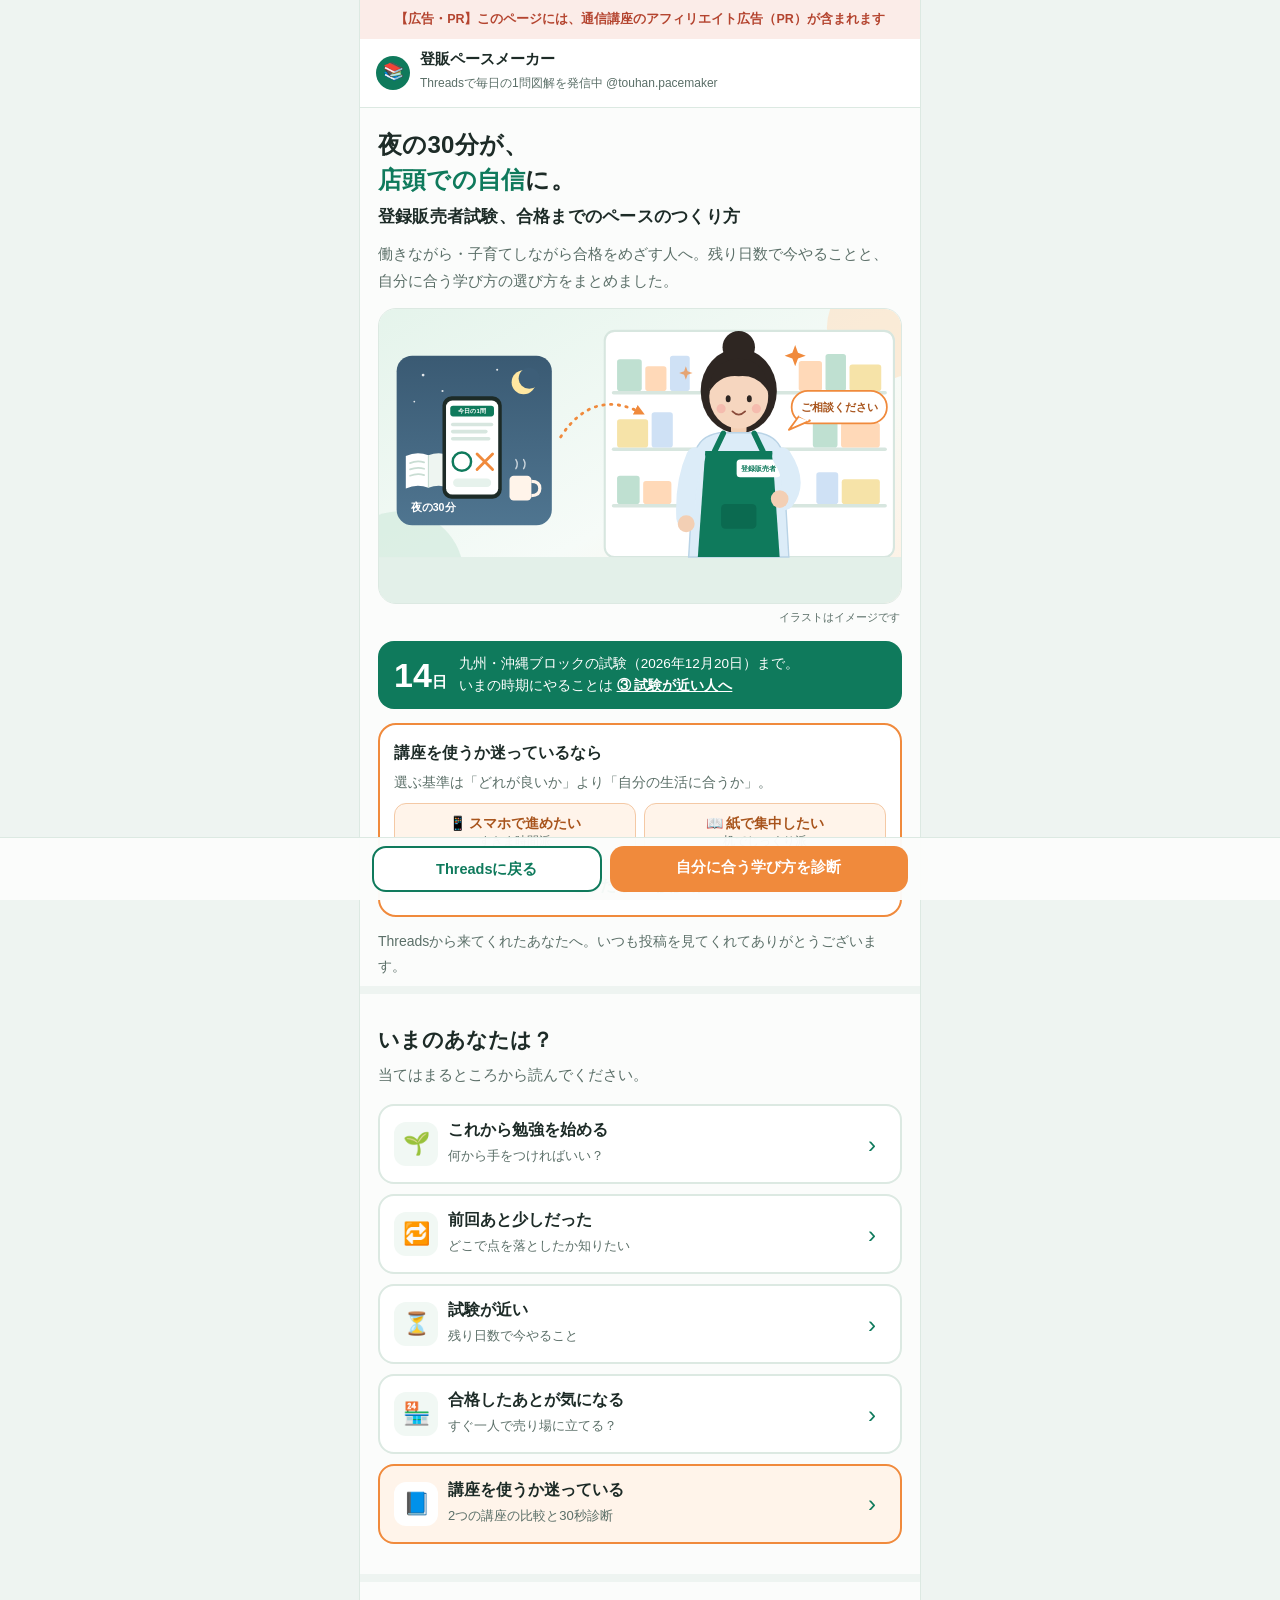
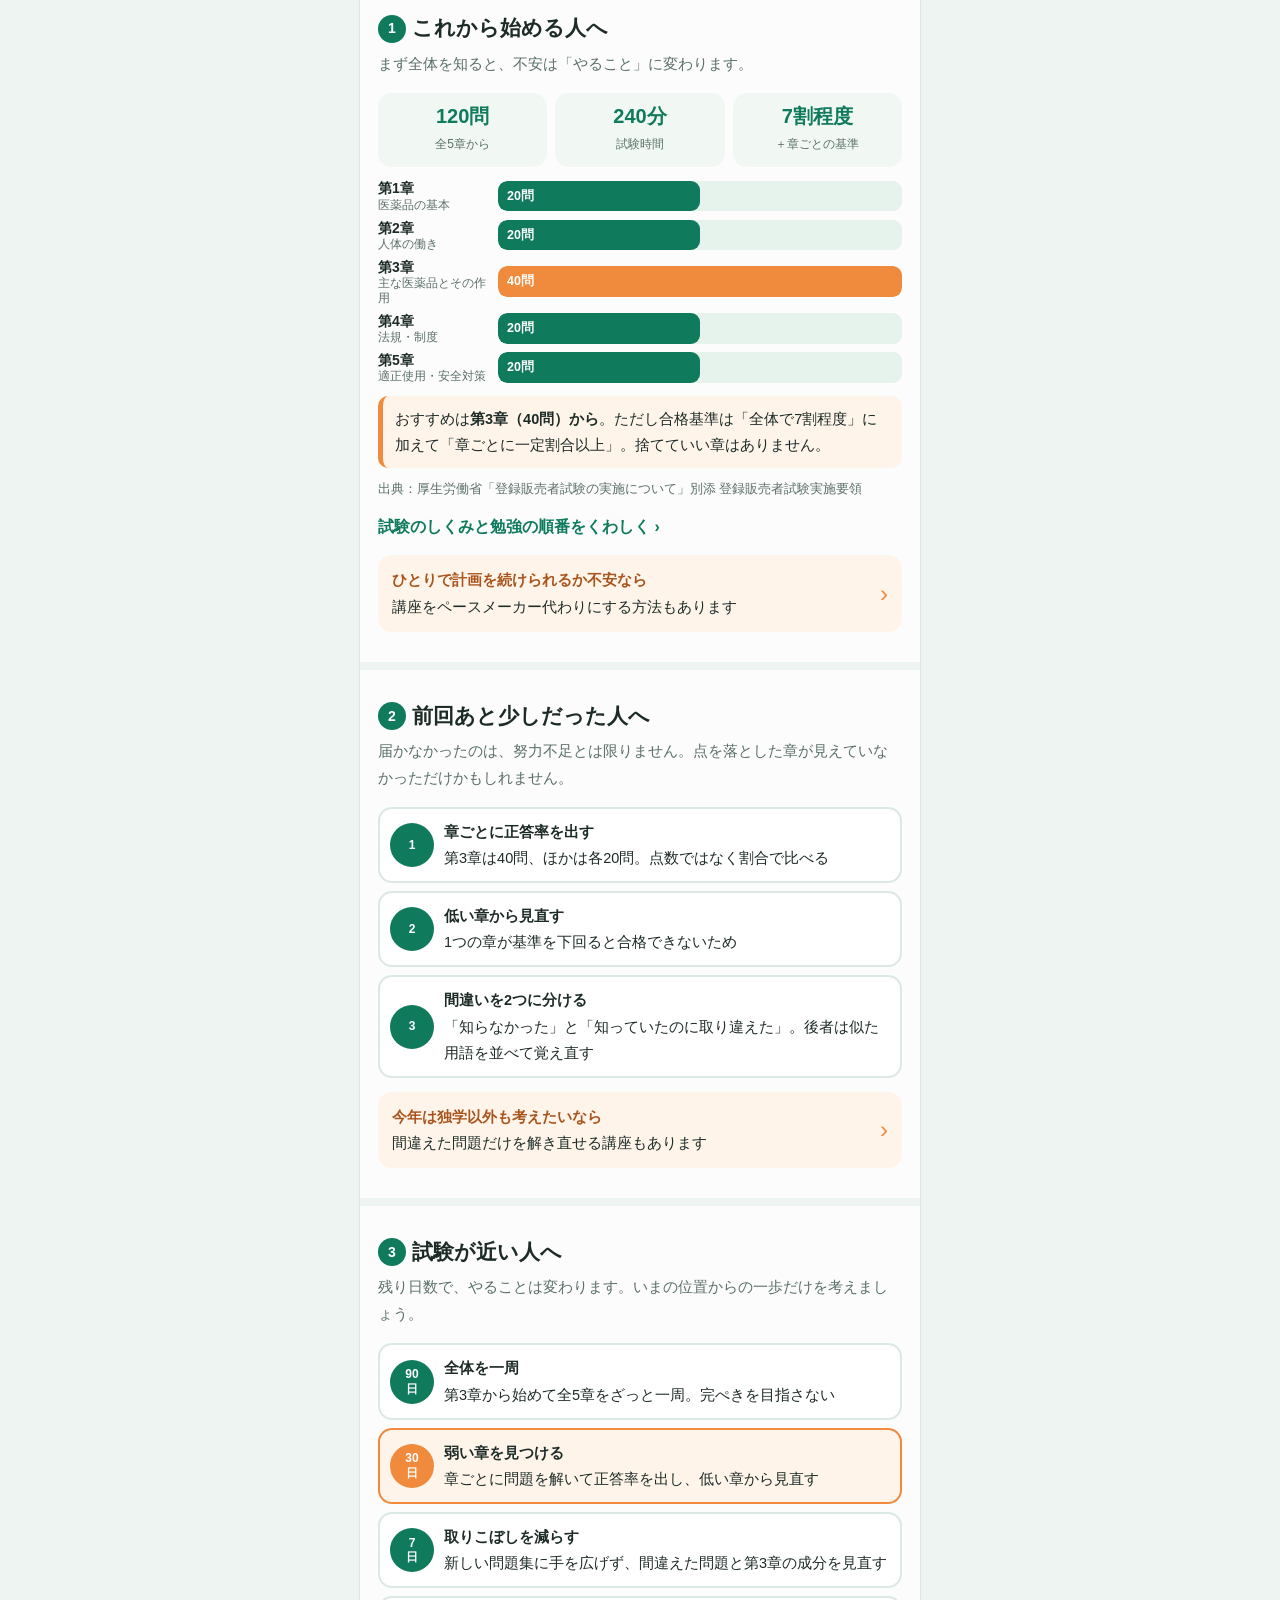
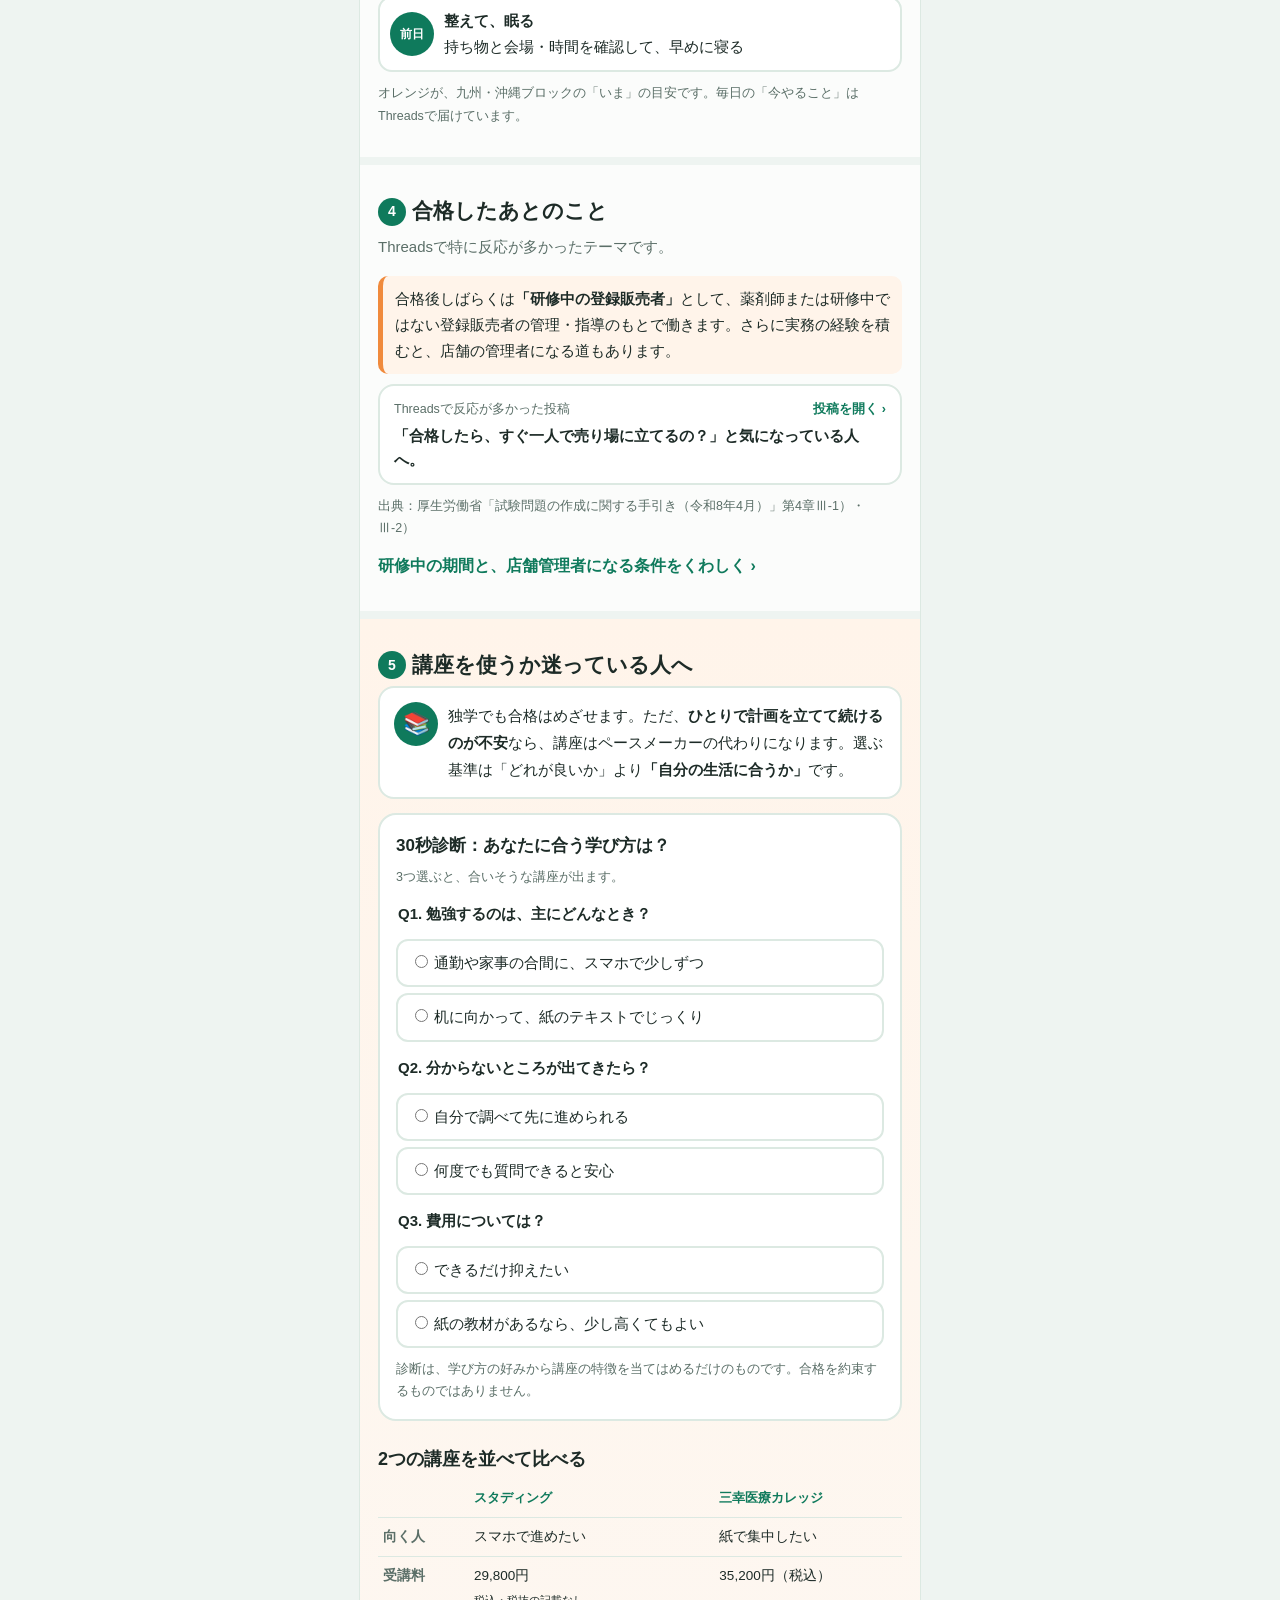
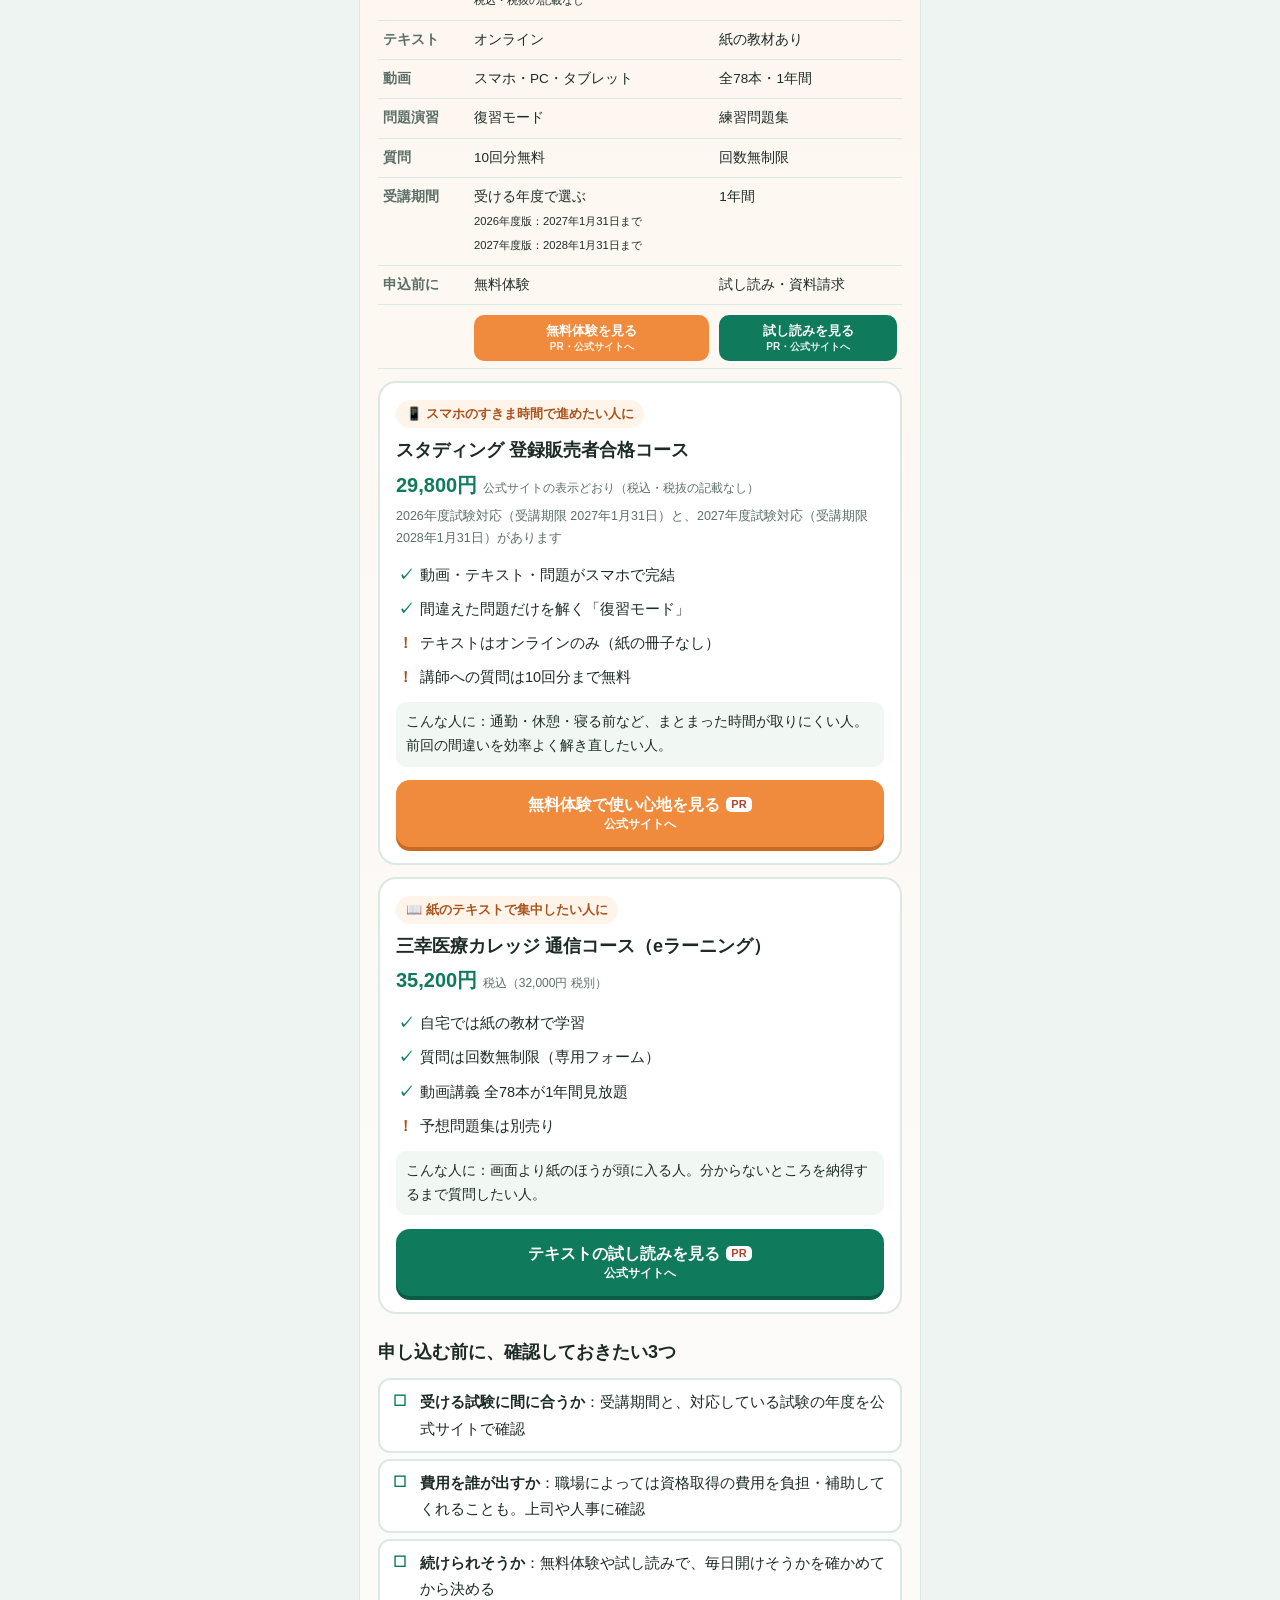
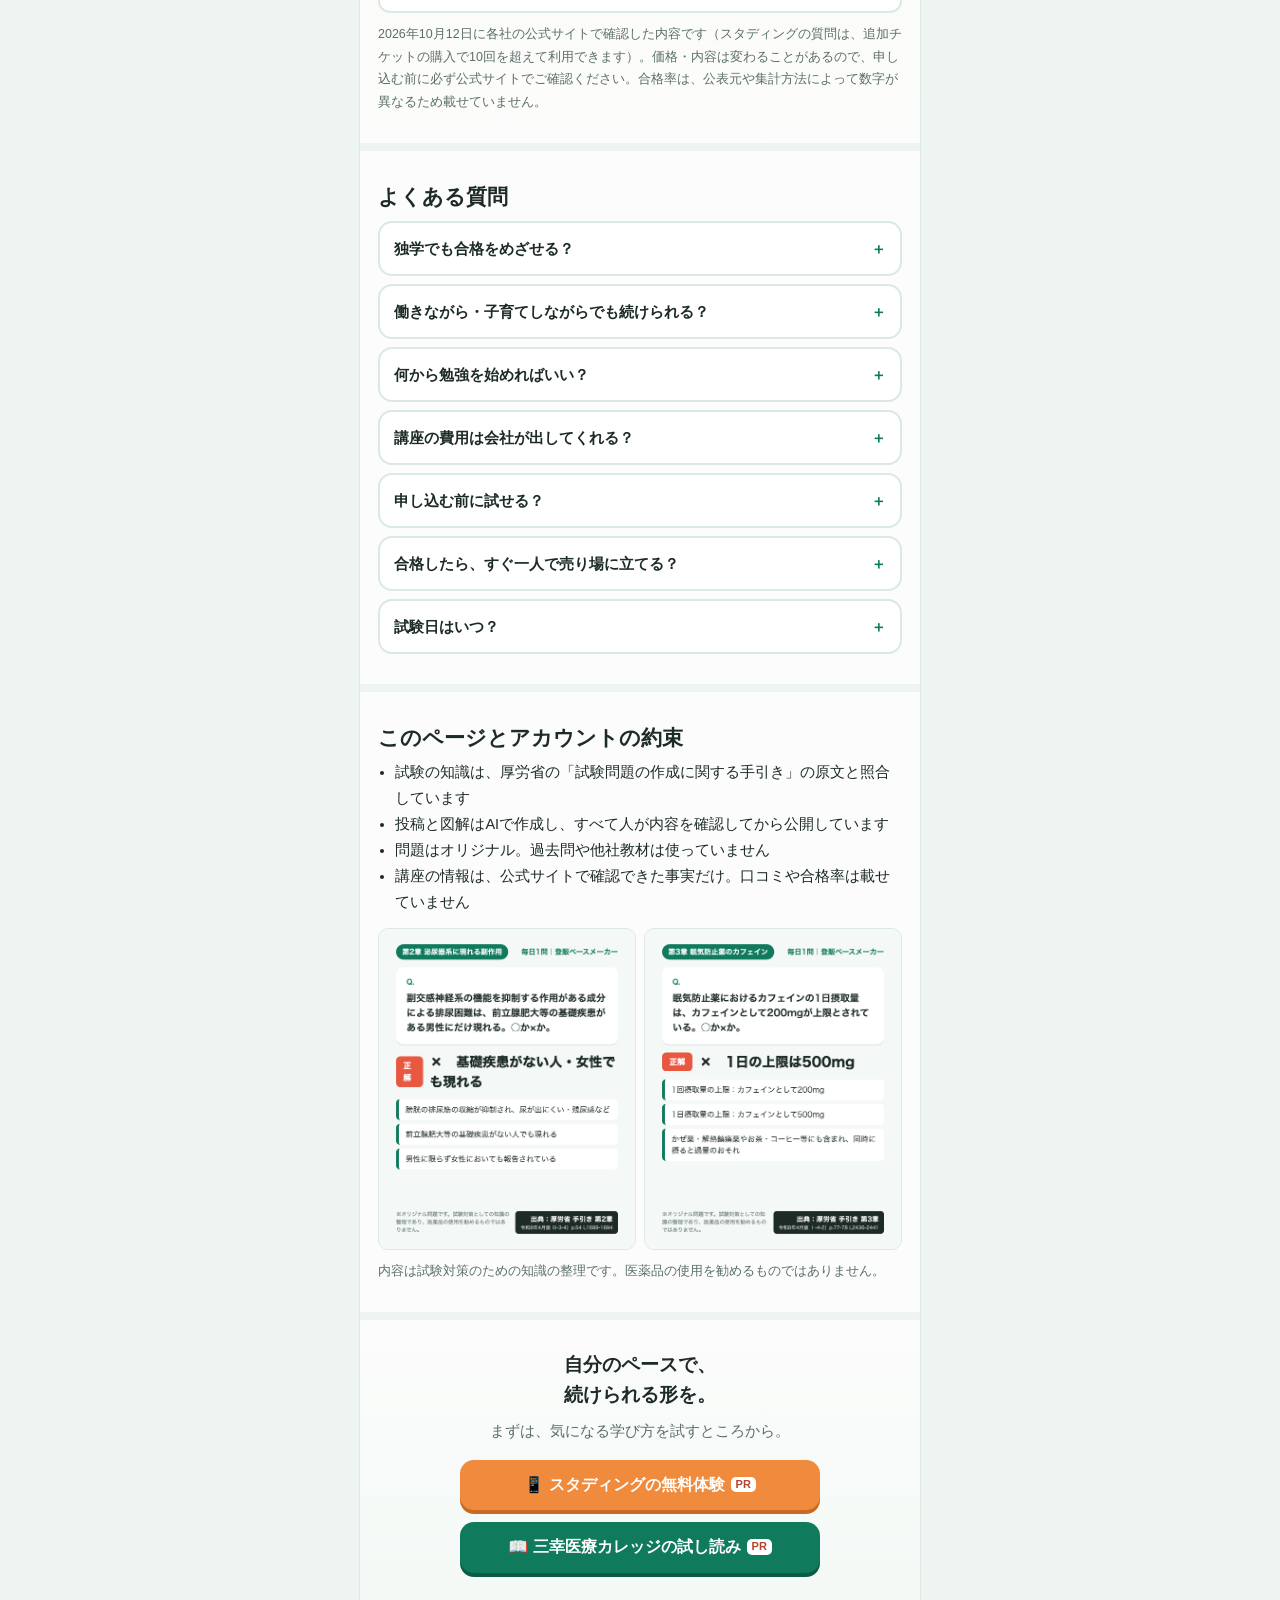
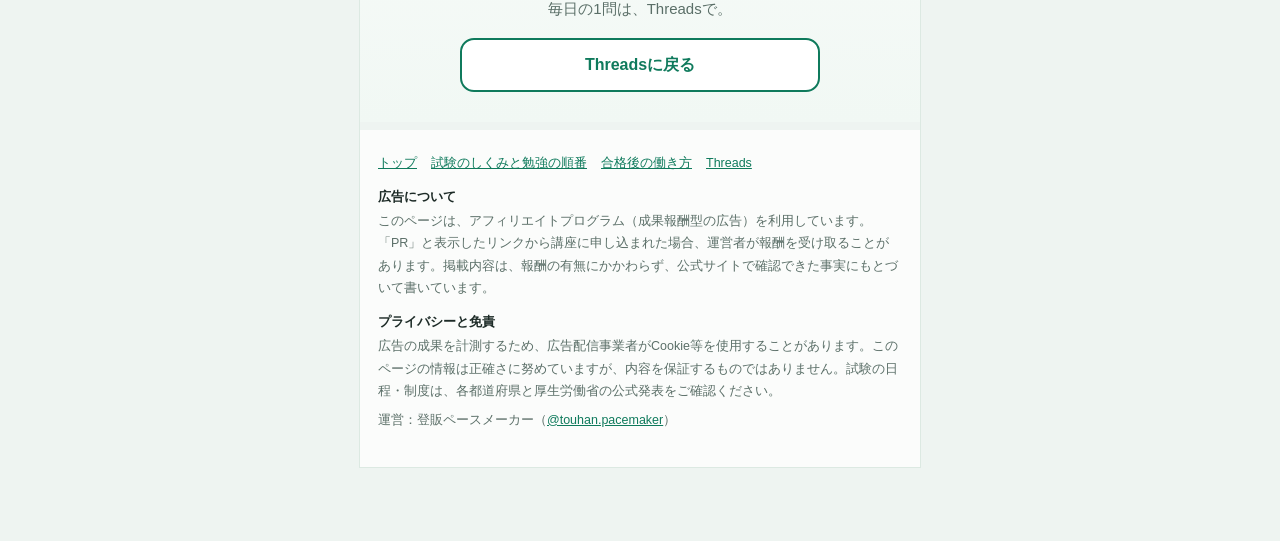
==== index.html @ e3284c6a "受け皿ページ初版を公開（下層ページ2つ、キービジュアル、SEO設定） Co-Authored-By: Claude Opus 5.5 <noreply@anthropic.com>" ====
<!doctype html>
<html lang="ja">
<head>
<meta charset="utf-8">
<meta name="viewport" content="width=device-width, initial-scale=1">
<title>登録販売者試験の勉強の進め方と通信講座の選び方｜登販ペースメーカー</title>
<meta name="description" content="働きながら・子育てしながら登録販売者試験をめざす人へ。残り日数で今やること、前回あと少しだった人の見直し方、スマホ派・紙派で選ぶ通信講座の比較（30秒診断つき）、合格後の働き方を、厚労省の手引きにもとづいてまとめています（広告を含みます）。">
<link rel="canonical" href="https://touhan-pacemaker.github.io/">
<meta name="robots" content="index,follow,max-image-preview:large">
<meta name="theme-color" content="#0f7a5c">
<link rel="icon" href="img/favicon.svg" type="image/svg+xml">
<meta property="og:type" content="website">
<meta property="og:site_name" content="登販ペースメーカー">
<meta property="og:title" content="夜の30分が、店頭での自信に。｜登販ペースメーカー">
<meta property="og:description" content="登録販売者試験の、残り日数で今やることと、自分に合う学び方の選び方。">
<meta property="og:url" content="https://touhan-pacemaker.github.io/">
<meta property="og:image" content="https://touhan-pacemaker.github.io/img/og.png">
<meta property="og:locale" content="ja_JP">
<meta name="twitter:card" content="summary_large_image">
<link rel="stylesheet" href="css/style.css">
<script type="application/ld+json">
{
  "@context": "https://schema.org",
  "@graph": [
    {
      "@type": "WebSite",
      "@id": "https://touhan-pacemaker.github.io/#website",
      "url": "https://touhan-pacemaker.github.io/",
      "name": "登販ペースメーカー",
      "inLanguage": "ja",
      "publisher": {"@id": "https://touhan-pacemaker.github.io/#org"}
    },
    {
      "@type": "Organization",
      "@id": "https://touhan-pacemaker.github.io/#org",
      "name": "登販ペースメーカー",
      "url": "https://touhan-pacemaker.github.io/",
      "logo": "https://touhan-pacemaker.github.io/img/favicon.svg",
      "sameAs": ["https://www.threads.com/@touhan.pacemaker"]
    },
    {
      "@type": "FAQPage",
      "mainEntity": [
        {"@type": "Question", "name": "登録販売者試験は独学でも合格をめざせますか？",
         "acceptedAnswer": {"@type": "Answer", "text": "試験は厚生労働省の「試験問題の作成に関する手引き」から出題され、手引きは厚労省のサイトで誰でも読めます。独学で合格をめざす人もいます。分かれ目になりやすいのは、計画を立てて最後まで続けられるかどうかです。"}},
        {"@type": "Question", "name": "何から勉強を始めればいいですか？",
         "acceptedAnswer": {"@type": "Answer", "text": "全120問のうち40問を占める第3章（主な医薬品とその作用）から始めるのがおすすめです。ただし合格基準は全体で7割程度の正答に加えて、章ごとに一定割合以上の正答が必要なため、捨てていい章はありません。"}},
        {"@type": "Question", "name": "講座の費用は会社が負担してくれますか？",
         "acceptedAnswer": {"@type": "Answer", "text": "職場によっては、資格取得の費用を負担・補助してくれる場合があります。申し込む前に、上司や人事に確認してください。"}},
        {"@type": "Question", "name": "通信講座は申し込む前に試せますか？",
         "acceptedAnswer": {"@type": "Answer", "text": "スタディングは無料体験、三幸医療カレッジはテキストの試し読みと資料請求ができます（2026年10月12日に各社の公式サイトで確認）。"}},
        {"@type": "Question", "name": "合格したら、すぐ一人で売り場に立てますか？",
         "acceptedAnswer": {"@type": "Answer", "text": "実務の経験が一定の期間に満たないうちは「研修中の登録販売者」として、薬剤師または研修中ではない登録販売者の管理・指導のもとで働きます（手引き 第4章Ⅲ-2）。"}},
        {"@type": "Question", "name": "登録販売者試験の試験日はいつですか？",
         "acceptedAnswer": {"@type": "Answer", "text": "試験日は都道府県のブロックごとに異なり、各都道府県が公式に発表します。受験する都道府県の公式発表を必ず確認してください。公式発表を確認できた日程は、このページとThreadsでお知らせします。"}}
      ]
    }
  ]
}
</script>
</head>
<body>
<div class="page">

<div class="pr-bar">【広告・PR】このページには、通信講座のアフィリエイト広告（PR）が含まれます</div>

<a class="brand" href="https://www.threads.com/@touhan.pacemaker" rel="noopener">
  <span class="mini" aria-hidden="true">📚</span>
  <span><b>登販ペースメーカー</b><span class="s">Threadsで毎日の1問図解を発信中 @touhan.pacemaker</span></span>
</a>

<!-- ================= hero ================= -->
<header class="hero">
  <h1>夜の30分が、<br><em>店頭での自信</em>に。<br><small style="font-size:17px">登録販売者試験、合格までのペースのつくり方</small></h1>
  <p class="sub">働きながら・子育てしながら合格をめざす人へ。残り日数で今やることと、自分に合う学び方の選び方をまとめました。</p>
  <div class="kv">
    <img src="img/kv.svg" width="1480" height="832" alt="夜にスマホと紙のテキストで学ぶ時間から、ドラッグストアで登録販売者として働く姿へ（イラスト）">
  </div>
  <p class="kv-cap">イラストはイメージです</p>

  <div class="countdown" id="countdown">
    <div class="d"><span id="cd-days">69</span><small>日</small></div>
    <p>九州・沖縄ブロックの試験（2026年12月20日）まで。<br>いまの時期にやることは <a href="#near" style="color:#fff;font-weight:700">③ 試験が近い人へ</a></p>
  </div>

  <div class="quick">
    <p>講座を使うか迷っているなら</p>
    <p style="font-weight:400;font-size:13.5px;color:var(--muted);margin-bottom:8px">選ぶ基準は「どれが良いか」より「自分の生活に合うか」。</p>
    <div class="two">
      <a href="#c-studying">📱 スマホで進めたい<small>すきま時間派</small></a>
      <a href="#c-sanko">📖 紙で集中したい<small>机でじっくり派</small></a>
    </div>
    <a class="more" href="#diag" style="display:block;text-align:center">迷ったら 30秒診断 ›</a>
  </div>
  <p class="hello2">Threadsから来てくれたあなたへ。いつも投稿を見てくれてありがとうございます。</p>
</header>

<!-- ================= hub ================= -->
<section class="block" id="hub">
  <h2>いまのあなたは？</h2>
  <p class="lead">当てはまるところから読んでください。</p>
  <nav class="hub">
    <a href="#start"><span class="ic">🌱</span><span><b>これから勉強を始める</b><span class="s">何から手をつければいい？</span></span></a>
    <a href="#retry"><span class="ic">🔁</span><span><b>前回あと少しだった</b><span class="s">どこで点を落としたか知りたい</span></span></a>
    <a href="#near"><span class="ic">⏳</span><span><b>試験が近い</b><span class="s">残り日数で今やること</span></span></a>
    <a href="#after"><span class="ic">🏪</span><span><b>合格したあとが気になる</b><span class="s">すぐ一人で売り場に立てる？</span></span></a>
    <a href="#course" class="main"><span class="ic">📘</span><span><b>講座を使うか迷っている</b><span class="s">2つの講座の比較と30秒診断</span></span></a>
  </nav>
</section>

<!-- ================= 1. start ================= -->
<section class="block" id="start">
  <h2><span class="num">1</span>これから始める人へ</h2>
  <p class="lead">まず全体を知ると、不安は「やること」に変わります。</p>
  <div class="stats">
    <div class="stat"><b>120問</b><span>全5章から</span></div>
    <div class="stat"><b>240分</b><span>試験時間</span></div>
    <div class="stat"><b>7割程度</b><span>＋章ごとの基準</span></div>
  </div>
  <div class="bar"><span class="label">第1章<small>医薬品の基本</small></span><div class="track"><div class="fill" style="width:50%">20問</div></div></div>
  <div class="bar"><span class="label">第2章<small>人体の働き</small></span><div class="track"><div class="fill" style="width:50%">20問</div></div></div>
  <div class="bar big"><span class="label">第3章<small>主な医薬品とその作用</small></span><div class="track"><div class="fill" style="width:100%">40問</div></div></div>
  <div class="bar"><span class="label">第4章<small>法規・制度</small></span><div class="track"><div class="fill" style="width:50%">20問</div></div></div>
  <div class="bar"><span class="label">第5章<small>適正使用・安全対策</small></span><div class="track"><div class="fill" style="width:50%">20問</div></div></div>
  <div class="callout">おすすめは<b>第3章（40問）から</b>。ただし合格基準は「全体で7割程度」に加えて「章ごとに一定割合以上」。捨てていい章はありません。</div>
  <p class="note">出典：厚生労働省「登録販売者試験の実施について」別添 登録販売者試験実施要領</p>
  <a class="more" href="shiken/">試験のしくみと勉強の順番をくわしく ›</a>
  <a class="nextcard" href="#course"><span><b>ひとりで計画を続けられるか不安なら</b><br>講座をペースメーカー代わりにする方法もあります</span></a>
</section>

<!-- ================= 2. retry ================= -->
<section class="block" id="retry">
  <h2><span class="num">2</span>前回あと少しだった人へ</h2>
  <p class="lead">届かなかったのは、努力不足とは限りません。点を落とした章が見えていなかっただけかもしれません。</p>
  <ol class="steps">
    <li><span class="when">1</span><b>章ごとに正答率を出す</b>第3章は40問、ほかは各20問。点数ではなく割合で比べる</li>
    <li><span class="when">2</span><b>低い章から見直す</b>1つの章が基準を下回ると合格できないため</li>
    <li><span class="when">3</span><b>間違いを2つに分ける</b>「知らなかった」と「知っていたのに取り違えた」。後者は似た用語を並べて覚え直す</li>
  </ol>
  <a class="nextcard" href="#course"><span><b>今年は独学以外も考えたいなら</b><br>間違えた問題だけを解き直せる講座もあります</span></a>
</section>

<!-- ================= 3. near ================= -->
<section class="block" id="near">
  <h2><span class="num">3</span>試験が近い人へ</h2>
  <p class="lead">残り日数で、やることは変わります。いまの位置からの一歩だけを考えましょう。</p>
  <ol class="steps" id="road">
    <li data-from="31"><span class="when">90<br>日</span><b>全体を一周</b>第3章から始めて全5章をざっと一周。完ぺきを目指さない</li>
    <li data-from="8"><span class="when">30<br>日</span><b>弱い章を見つける</b>章ごとに問題を解いて正答率を出し、低い章から見直す</li>
    <li data-from="2"><span class="when">7<br>日</span><b>取りこぼしを減らす</b>新しい問題集に手を広げず、間違えた問題と第3章の成分を見直す</li>
    <li data-from="0"><span class="when">前日</span><b>整えて、眠る</b>持ち物と会場・時間を確認して、早めに寝る</li>
  </ol>
  <p class="note"><span class="exam-only">オレンジが、九州・沖縄ブロックの「いま」の目安です。</span>毎日の「今やること」はThreadsで届けています。</p>
</section>

<!-- ================= 4. after ================= -->
<section class="block" id="after">
  <h2><span class="num">4</span>合格したあとのこと</h2>
  <p class="lead">Threadsで特に反応が多かったテーマです。</p>
  <div class="callout" style="margin-top:0">合格後しばらくは<b>「研修中の登録販売者」</b>として、薬剤師または研修中ではない登録販売者の管理・指導のもとで働きます。さらに実務の経験を積むと、店舗の管理者になる道もあります。</div>
  <a class="postcard" href="https://www.threads.com/@touhan.pacemaker/post/DeKu7GAEoKM" rel="noopener">
    <span class="meta"><span>Threadsで反応が多かった投稿</span><span class="open">投稿を開く ›</span></span>
    <p>「合格したら、すぐ一人で売り場に立てるの？」と気になっている人へ。</p>
  </a>
  <p class="note">出典：厚生労働省「試験問題の作成に関する手引き（令和8年4月）」第4章Ⅲ-1）・Ⅲ-2）</p>
  <a class="more" href="gokaku-go/">研修中の期間と、店舗管理者になる条件をくわしく ›</a>
</section>

<!-- ================= 5. course（主CTA） ================= -->
<section class="block course-block" id="course">
  <h2><span class="num">5</span>講座を使うか迷っている人へ</h2>
  <div class="voice">
    <div class="av" aria-hidden="true">📚</div>
    <p>独学でも合格はめざせます。ただ、<b>ひとりで計画を立てて続けるのが不安</b>なら、講座はペースメーカーの代わりになります。選ぶ基準は「どれが良いか」より<b>「自分の生活に合うか」</b>です。</p>
  </div>

  <!-- 30秒診断 -->
  <form class="diag" id="diag" onsubmit="return false">
    <h3>30秒診断：あなたに合う学び方は？</h3>
    <p class="note" style="margin:0">3つ選ぶと、合いそうな講座が出ます。</p>
    <fieldset>
      <legend>Q1. 勉強するのは、主にどんなとき？</legend>
      <label><input type="radio" name="q1" value="s">通勤や家事の合間に、スマホで少しずつ</label>
      <label><input type="radio" name="q1" value="k">机に向かって、紙のテキストでじっくり</label>
    </fieldset>
    <fieldset>
      <legend>Q2. 分からないところが出てきたら？</legend>
      <label><input type="radio" name="q2" value="s">自分で調べて先に進められる</label>
      <label><input type="radio" name="q2" value="k">何度でも質問できると安心</label>
    </fieldset>
    <fieldset>
      <legend>Q3. 費用については？</legend>
      <label><input type="radio" name="q3" value="s">できるだけ抑えたい</label>
      <label><input type="radio" name="q3" value="k">紙の教材があるなら、少し高くてもよい</label>
    </fieldset>
    <div class="result" id="r-studying">
      <h4>📱 スマホのすきま時間派</h4>
      <p>あなたの答えからは、<b>スタディング</b>が合いそうです。まずは無料体験で、スマホでの使い心地を確かめてみてください。</p>
      <a class="cta" href="https://studying.jp/touroku/" data-aff="studying" rel="sponsored noopener">無料体験で使い心地を見る<span class="pr">PR</span><small>公式サイトへ</small></a>
    </div>
    <div class="result" id="r-sanko">
      <h4>📖 紙でじっくり派</h4>
      <p>あなたの答えからは、<b>三幸医療カレッジ</b>が合いそうです。まずはテキストの試し読みで、紙面の見やすさを確かめてみてください。</p>
      <a class="cta green" href="https://www.35189.jp/correspondence_course/" data-aff="sanko" rel="sponsored noopener">テキストの試し読みを見る<span class="pr">PR</span><small>公式サイトへ</small></a>
    </div>
    <p class="note">診断は、学び方の好みから講座の特徴を当てはめるだけのものです。合格を約束するものではありません。</p>
  </form>

  <h3 style="margin:22px 0 4px;font-size:18px">2つの講座を並べて比べる</h3>
  <table class="tbl">
    <thead><tr><th></th><th>スタディング</th><th>三幸医療カレッジ</th></tr></thead>
    <tbody>
      <tr><th>向く人</th><td>スマホで進めたい</td><td>紙で集中したい</td></tr>
      <tr><th>受講料</th><td>29,800円<br><small>税込・税抜の記載なし</small></td><td>35,200円（税込）</td></tr>
      <tr><th>テキスト</th><td>オンライン</td><td>紙の教材あり</td></tr>
      <tr><th>動画</th><td>スマホ・PC・タブレット</td><td>全78本・1年間</td></tr>
      <tr><th>問題演習</th><td>復習モード</td><td>練習問題集</td></tr>
      <tr><th>質問</th><td>10回分無料</td><td>回数無制限</td></tr>
      <tr><th>受講期間</th><td>受ける年度で選ぶ<br><small>2026年度版：2027年1月31日まで<br>2027年度版：2028年1月31日まで</small></td><td>1年間</td></tr>
      <tr><th>申込前に</th><td>無料体験</td><td>試し読み・資料請求</td></tr>
      <tr class="act"><th></th>
        <td><a href="https://studying.jp/touroku/" data-aff="studying" rel="sponsored noopener">無料体験を見る<span class="pr">PR・公式サイトへ</span></a></td>
        <td><a class="g" href="https://www.35189.jp/correspondence_course/" data-aff="sanko" rel="sponsored noopener">試し読みを見る<span class="pr">PR・公式サイトへ</span></a></td></tr>
    </tbody>
  </table>

  <div class="course" id="c-studying">
    <span class="fit">📱 スマホのすきま時間で進めたい人に</span>
    <h3>スタディング 登録販売者合格コース</h3>
    <div class="price">29,800円 <small>公式サイトの表示どおり（税込・税抜の記載なし）</small></div>
    <p class="note" style="margin:2px 0 0">2026年度試験対応（受講期限 2027年1月31日）と、2027年度試験対応（受講期限 2028年1月31日）があります</p>
    <ul>
      <li>動画・テキスト・問題がスマホで完結</li>
      <li>間違えた問題だけを解く「復習モード」</li>
      <li class="c">テキストはオンラインのみ（紙の冊子なし）</li>
      <li class="c">講師への質問は10回分まで無料</li>
    </ul>
    <p class="who">こんな人に：通勤・休憩・寝る前など、まとまった時間が取りにくい人。前回の間違いを効率よく解き直したい人。</p>
    <a class="cta" href="https://studying.jp/touroku/" data-aff="studying" rel="sponsored noopener">無料体験で使い心地を見る<span class="pr">PR</span><small>公式サイトへ</small></a>
  </div>

  <div class="course" id="c-sanko">
    <span class="fit">📖 紙のテキストで集中したい人に</span>
    <h3>三幸医療カレッジ 通信コース（eラーニング）</h3>
    <div class="price">35,200円 <small>税込（32,000円 税別）</small></div>
    <ul>
      <li>自宅では紙の教材で学習</li>
      <li>質問は回数無制限（専用フォーム）</li>
      <li>動画講義 全78本が1年間見放題</li>
      <li class="c">予想問題集は別売り</li>
    </ul>
    <p class="who">こんな人に：画面より紙のほうが頭に入る人。分からないところを納得するまで質問したい人。</p>
    <a class="cta green" href="https://www.35189.jp/correspondence_course/" data-aff="sanko" rel="sponsored noopener">テキストの試し読みを見る<span class="pr">PR</span><small>公式サイトへ</small></a>
  </div>

  <h3 style="margin:22px 0 4px;font-size:18px">申し込む前に、確認しておきたい3つ</h3>
  <ul class="prep">
    <li><b>受ける試験に間に合うか</b>：受講期間と、対応している試験の年度を公式サイトで確認</li>
    <li><b>費用を誰が出すか</b>：職場によっては資格取得の費用を負担・補助してくれることも。上司や人事に確認</li>
    <li><b>続けられそうか</b>：無料体験や試し読みで、毎日開けそうかを確かめてから決める</li>
  </ul>
  <p class="note">2026年10月12日に各社の公式サイトで確認した内容です（スタディングの質問は、追加チケットの購入で10回を超えて利用できます）。価格・内容は変わることがあるので、申し込む前に必ず公式サイトでご確認ください。合格率は、公表元や集計方法によって数字が異なるため載せていません。</p>
</section>

<!-- ================= FAQ ================= -->
<section class="block faq" id="faq">
  <h2>よくある質問</h2>
  <details><summary>独学でも合格をめざせる？</summary>
    <p>試験は厚労省の「試験問題の作成に関する手引き」から出題され、手引きは<a href="https://www.mhlw.go.jp/stf/seisakunitsuite/bunya/0000082537.html" rel="noopener">厚労省のサイト</a>で誰でも読めます。独学で合格をめざす人もいます。分かれ目になりやすいのは、計画を立てて最後まで続けられるかどうかです。</p></details>
  <details><summary>働きながら・子育てしながらでも続けられる？</summary>
    <p>大切なのは、長い時間より「毎日開く」ことです。夜の30分など、決まった時間に少しずつ進める人も多くいます。Threadsの毎日の1問は、そのきっかけづくりに役立ててください。</p></details>
  <details><summary>何から勉強を始めればいい？</summary>
    <p>全120問のうち40問を占める第3章から始めるのがおすすめです。ただし章ごとに基準があるので、捨てていい章はありません。くわしくは<a href="shiken/">試験のしくみと勉強の順番</a>へ。</p></details>
  <details><summary>講座の費用は会社が出してくれる？</summary>
    <p>職場によっては、資格取得の費用を負担・補助してくれる場合があります。申し込む前に、上司や人事に確認してみてください。</p></details>
  <details><summary>申し込む前に試せる？</summary>
    <p>スタディングは無料体験、三幸医療カレッジはテキストの試し読みと資料請求ができます（2026年10月12日に各社の公式サイトで確認）。</p></details>
  <details><summary>合格したら、すぐ一人で売り場に立てる？</summary>
    <p>しばらくは「研修中の登録販売者」として、薬剤師または研修中ではない登録販売者の管理・指導のもとで働きます。くわしくは<a href="gokaku-go/">合格後の働き方</a>へ。</p></details>
  <details><summary>試験日はいつ？</summary>
    <p>都道府県のブロックごとに異なり、各都道府県が公式に発表します。受験する都道府県の公式発表を必ず確認してください。公式発表を確認できた日程は、このページとThreadsでお知らせします。<span class="exam-only">（2026年度で残っているのは、九州・沖縄ブロックの2026年12月20日（日）。福岡県・沖縄県の公式発表）</span></p></details>
</section>

<!-- ================= trust ================= -->
<section class="block" id="trust">
  <h2>このページとアカウントの約束</h2>
  <ul class="check">
    <li>試験の知識は、厚労省の「試験問題の作成に関する手引き」の原文と照合しています</li>
    <li>投稿と図解はAIで作成し、すべて人が内容を確認してから公開しています</li>
    <li>問題はオリジナル。過去問や他社教材は使っていません</li>
    <li>講座の情報は、公式サイトで確認できた事実だけ。口コミや合格率は載せていません</li>
  </ul>
  <div class="thumbs">
    <img src="img/2026-10-08.png" alt="1問図解の例：第2章 泌尿器系に現れる副作用" loading="lazy" width="1080" height="1350">
    <img src="img/2026-10-06.png" alt="1問図解の例：第3章 眠気防止薬のカフェイン" loading="lazy" width="1080" height="1350">
  </div>
  <p class="note">内容は試験対策のための知識の整理です。医薬品の使用を勧めるものではありません。</p>
</section>

<!-- ================= closing ================= -->
<section class="block closing">
  <p class="big">自分のペースで、<br>続けられる形を。</p>
  <p class="lead">まずは、気になる学び方を試すところから。</p>
  <a class="cta" href="https://studying.jp/touroku/" data-aff="studying" rel="sponsored noopener">📱 スタディングの無料体験<span class="pr">PR</span></a>
  <a class="cta green" href="https://www.35189.jp/correspondence_course/" data-aff="sanko" rel="sponsored noopener">📖 三幸医療カレッジの試し読み<span class="pr">PR</span></a>
  <p class="lead" style="margin-top:22px">毎日の1問は、Threadsで。</p>
  <a class="cta ghost" href="https://www.threads.com/@touhan.pacemaker" rel="noopener">Threadsに戻る</a>
</section>

<footer>
  <nav class="footnav"><a href="./">トップ</a><a href="shiken/">試験のしくみと勉強の順番</a><a href="gokaku-go/">合格後の働き方</a><a href="https://www.threads.com/@touhan.pacemaker" rel="noopener">Threads</a></nav>
  <h3>広告について</h3>
  <p>このページは、アフィリエイトプログラム（成果報酬型の広告）を利用しています。「PR」と表示したリンクから講座に申し込まれた場合、運営者が報酬を受け取ることがあります。掲載内容は、報酬の有無にかかわらず、公式サイトで確認できた事実にもとづいて書いています。</p>
  <h3>プライバシーと免責</h3>
  <p>広告の成果を計測するため、広告配信事業者がCookie等を使用することがあります。このページの情報は正確さに努めていますが、内容を保証するものではありません。試験の日程・制度は、各都道府県と厚生労働省の公式発表をご確認ください。</p>
  <p>運営：登販ペースメーカー（<a href="https://www.threads.com/@touhan.pacemaker" rel="noopener">@touhan.pacemaker</a>）</p>
</footer>

</div>

<div class="sticky"><div class="inner">
  <a class="cta ghost" href="https://www.threads.com/@touhan.pacemaker" rel="noopener">Threadsに戻る</a>
  <a class="cta" href="#diag">自分に合う学び方を診断</a>
</div></div>

<script>
  // 九州・沖縄ブロック（公式確認済み 2026-12-20）までの残り日数と、道のりの「いま」の位置
  (function () {
    const exam = new Date(2026, 11, 20);
    const today = new Date(); today.setHours(0, 0, 0, 0);
    const left = Math.round((exam - today) / 86400000);
    const cd = document.getElementById('countdown');
    // 試験日を過ぎたら、その試験に関する表示を自動で消す（次の日程は公式発表を確認してから人が書き換える）
    if (left < 0) { cd.style.display = 'none'; document.querySelectorAll('.exam-only').forEach(e => e.remove()); return; }
    document.getElementById('cd-days').textContent = left;
    const steps = [...document.querySelectorAll('#road li')];
    const now = steps.find(li => left >= Number(li.dataset.from)) || steps[steps.length - 1];
    now.classList.add('now');
  })();
  // 30秒診断：3問そろったら、多いほうの学び方を表示
  (function () {
    const form = document.getElementById('diag');
    form.addEventListener('change', function () {
      const v = ['q1', 'q2', 'q3'].map(n => (form.querySelector('input[name=' + n + ']:checked') || {}).value);
      if (v.includes(undefined)) return;
      const s = v.filter(x => x === 's').length;
      document.getElementById('r-studying').classList.toggle('show', s >= 2);
      document.getElementById('r-sanko').classList.toggle('show', s < 2);
      document.getElementById(s >= 2 ? 'r-studying' : 'r-sanko').scrollIntoView({ behavior: 'smooth', block: 'center' });
    });
  })();
</script>
</body>
</html>
---- css/style.css ----
:root {
    --green: #0f7a5c; --green-dark: #0b5c45; --green-soft: #e6f2ec; --mint: #f1f8f4;
    --warm: #f08a3c; --warm-soft: #fff4ea; --warm-ink: #a8541c;
    --ink: #1d2b27; --muted: #5b6f68; --line: #dce9e2; --pr: #b4442f; --pr-soft: #fbece8;
  }
  * { box-sizing: border-box; }
  html { scroll-behavior: smooth; }
  body { margin: 0; background: #eef4f1; color: var(--ink); line-height: 1.8; font-size: 16px;
    font-family: "Hiragino Sans", "Hiragino Kaku Gothic ProN", "Noto Sans JP", sans-serif; padding-bottom: 74px; }
  a { color: var(--green); }
  img { max-width: 100%; height: auto; display: block; }
  /* SNSのプロフィールから来る人がスマホで読む前提の1カラム */
  .page { max-width: 560px; margin: 0 auto; background: #fbfcfb; min-height: 100vh; box-shadow: 0 0 0 1px var(--line); }
  .pr-bar { background: var(--pr-soft); color: var(--pr); padding: 8px 14px; font-size: 12.5px; text-align: center; font-weight: 700; }
  .pad { padding: 0 18px; }
  .block { padding: 30px 18px; border-top: 8px solid #eef4f1; }
  h2 { font-size: 21px; line-height: 1.5; margin: 0 0 6px; }
  h2 .num { display: inline-grid; place-items: center; width: 28px; height: 28px; border-radius: 50%; background: var(--green); color: #fff; font-size: 14px; margin-right: 6px; vertical-align: 2px; }
  .lead { color: var(--muted); margin: 0 0 16px; font-size: 15px; }
  .note { font-size: 12.5px; color: var(--muted); margin: 10px 0 0; }
  .cta { display: block; text-align: center; background: var(--warm); color: #fff; text-decoration: none; font-weight: 800;
    padding: 14px 12px; border-radius: 14px; box-shadow: 0 4px 0 #c96a24; font-size: 16px; line-height: 1.4; margin-top: 12px; }
  .cta small { display: block; font-size: 12px; font-weight: 700; }
  .cta .pr { display: inline-block; background: #fff; color: var(--pr); border-radius: 5px; font-size: 11px; padding: 0 5px; margin-left: 6px; vertical-align: 2px; }
  .cta.green { background: var(--green); box-shadow: 0 4px 0 var(--green-dark); }
  .cta.ghost { background: #fff; color: var(--green); border: 2px solid var(--green); box-shadow: none; }
  .more { display: inline-block; margin-top: 12px; font-weight: 700; text-decoration: none; }

  /* ---------- profile header（Threadsのプロフィールと同じ見た目・言葉） ---------- */
  .cover { position: relative; aspect-ratio: 16 / 9; background: linear-gradient(135deg, #cfe6db 0%, #f6e3d1 100%); display: grid; place-items: center; overflow: hidden; }
  .cover img { width: 100%; height: 100%; object-fit: cover; }
  .cover .slot { color: var(--green-dark); font-weight: 700; font-size: 13px; text-align: center; }
  .cover .credit { position: absolute; right: 8px; bottom: 6px; font-size: 10.5px; color: #fff; text-shadow: 0 1px 2px rgba(0,0,0,.6); }
  .cover .copy { position: absolute; left: 12px; top: 10px; background: rgba(255,255,255,.93); border-radius: 12px; padding: 6px 12px; font-size: 13.5px; font-weight: 800; }
  .cover .copy b { color: var(--green); }
  .profile { padding: 0 18px 22px; }
  .avatar { width: 84px; height: 84px; border-radius: 50%; background: var(--green); border: 4px solid #fbfcfb; margin-top: -42px; position: relative;
    display: grid; place-items: center; font-size: 38px; }
  .name { font-size: 21px; font-weight: 800; margin: 6px 0 0; }
  .handle { color: var(--muted); font-size: 14px; }
  .bio { margin: 10px 0 12px; font-size: 15px; white-space: pre-line; }
  .hello { background: var(--warm-soft); border-radius: 14px; padding: 12px 14px; font-size: 15px; }
  .hello b { color: var(--warm-ink); }
  .countdown { display: flex; align-items: center; gap: 12px; background: var(--green); color: #fff; border-radius: 16px; padding: 12px 16px; margin-top: 14px; }
  .countdown .d { font-size: 34px; font-weight: 800; line-height: 1; }
  .countdown .d small { font-size: 15px; }
  .countdown p { margin: 0; font-size: 13.5px; line-height: 1.6; }

  /* ---------- hub（いまのあなたは？） ---------- */
  .hub { display: grid; gap: 10px; }
  .hub a { display: grid; grid-template-columns: 44px 1fr 18px; align-items: center; gap: 10px; background: #fff; border: 2px solid var(--line);
    border-radius: 16px; padding: 12px 14px; text-decoration: none; color: var(--ink); }
  .hub a .ic { width: 44px; height: 44px; border-radius: 12px; background: var(--mint); display: grid; place-items: center; font-size: 22px; }
  .hub a b { display: block; font-size: 16px; line-height: 1.45; }
  .hub a span.s { font-size: 13px; color: var(--muted); line-height: 1.5; }
  .hub a::after { content: "›"; font-size: 24px; color: var(--green); }
  .hub a.main { border-color: var(--warm); background: var(--warm-soft); }
  .hub a.main .ic { background: #fff; }

  /* ---------- content parts ---------- */
  .stats { display: grid; grid-template-columns: repeat(3, 1fr); gap: 8px; margin: 6px 0 12px; }
  .stat { background: var(--mint); border-radius: 14px; padding: 10px 6px; text-align: center; }
  .stat b { display: block; font-size: 20px; color: var(--green); line-height: 1.3; }
  .stat span { font-size: 12px; color: var(--muted); }
  .bar { display: grid; grid-template-columns: 112px 1fr; align-items: center; gap: 8px; margin: 6px 0; }
  .bar .label { font-weight: 800; font-size: 14px; line-height: 1.3; }
  .bar .label small { display: block; font-weight: 400; font-size: 11.5px; color: var(--muted); }
  .bar .track { background: var(--green-soft); border-radius: 9px; overflow: hidden; }
  .bar .fill { background: var(--green); color: #fff; font-size: 12.5px; font-weight: 700; padding: 4px 9px; border-radius: 9px; }
  .bar.big .fill { background: var(--warm); }
  .callout { background: var(--warm-soft); border-left: 5px solid var(--warm); border-radius: 10px; padding: 10px 12px; margin: 12px 0 0; font-size: 14.5px; }
  .steps { list-style: none; padding: 0; margin: 8px 0 0; display: grid; gap: 8px; }
  .steps li { background: #fff; border: 2px solid var(--line); border-radius: 14px; padding: 10px 12px 10px 64px; position: relative; font-size: 14.5px; }
  .steps li .when { position: absolute; left: 10px; top: 50%; transform: translateY(-50%); width: 44px; height: 44px; border-radius: 50%;
    background: var(--green); color: #fff; font-size: 12px; font-weight: 800; display: grid; place-items: center; text-align: center; line-height: 1.2; }
  .steps li.now { border-color: var(--warm); background: var(--warm-soft); }
  .steps li.now .when { background: var(--warm); }
  .steps li b { display: block; }
  .postcard { display: block; background: #fff; border: 2px solid var(--line); border-radius: 16px; padding: 12px 14px; text-decoration: none; color: var(--ink); margin-top: 10px; }
  .postcard .meta { font-size: 12.5px; color: var(--muted); display: flex; justify-content: space-between; }
  .postcard p { margin: 4px 0 0; font-weight: 700; font-size: 15px; line-height: 1.55; }
  .postcard .open { font-size: 12.5px; color: var(--green); font-weight: 700; }

  /* ---------- course block（主CTA） ---------- */
  .course-block { background: linear-gradient(180deg, var(--warm-soft) 0%, #fbfcfb 100%); }
  .voice { background: #fff; border-radius: 16px; padding: 14px; border: 2px solid var(--line); font-size: 15px; display: grid; grid-template-columns: 44px 1fr; gap: 10px; }
  .voice .av { width: 44px; height: 44px; border-radius: 50%; background: var(--green); display: grid; place-items: center; font-size: 22px; }
  .voice p { margin: 0; }
  .course { background: #fff; border: 2px solid var(--line); border-radius: 18px; padding: 16px; margin-top: 12px; }
  .course .fit { display: inline-block; background: var(--warm-soft); color: var(--warm-ink); font-weight: 800; font-size: 13px; border-radius: 999px; padding: 2px 10px; }
  .course h3 { font-size: 18px; margin: 6px 0 0; }
  .course .price { font-size: 20px; font-weight: 800; color: var(--green); }
  .course .price small { font-size: 12px; color: var(--muted); font-weight: 400; }
  .course ul { list-style: none; padding: 0; margin: 8px 0 0; font-size: 14.5px; }
  .course li { padding: 4px 0 4px 24px; position: relative; }
  .course li::before { content: "✓"; position: absolute; left: 2px; color: var(--green); font-weight: 800; }
  .course li.c::before { content: "！"; color: var(--warm-ink); }
  details { background: #fff; border: 2px solid var(--line); border-radius: 14px; padding: 2px 14px; margin-top: 10px; }
  summary { cursor: pointer; font-weight: 800; padding: 10px 0; list-style: none; font-size: 15px; display: flex; justify-content: space-between; gap: 10px; }
  summary::-webkit-details-marker { display: none; }
  summary::after { content: "＋"; color: var(--green); flex: none; }
  details[open] summary::after { content: "－"; }
  details p { margin: 0 0 10px; font-size: 14.5px; }
  .tbl { width: 100%; border-collapse: collapse; font-size: 13.5px; margin-bottom: 10px; }
  .tbl th, .tbl td { padding: 7px 5px; border-bottom: 1px solid var(--line); vertical-align: top; text-align: left; }
  .tbl thead th { color: var(--green); font-size: 13px; }
  .tbl tbody th { white-space: nowrap; color: var(--muted); font-weight: 700; }

  .thumbs { display: grid; grid-template-columns: 1fr 1fr; gap: 8px; margin-top: 12px; }
  .thumbs img { border-radius: 10px; border: 1px solid var(--line); }
  ul.check { padding-left: 1.2em; margin: 6px 0; font-size: 14.5px; }
  .back { text-align: center; }
  .back .cta { display: inline-block; padding: 13px 28px; }

  .sticky { position: fixed; left: 0; right: 0; bottom: 0; z-index: 10; padding: 8px 12px; background: rgba(251,252,251,.97); border-top: 1px solid var(--line); }
  .sticky .inner { max-width: 536px; margin: 0 auto; display: grid; grid-template-columns: 1fr 1.3fr; gap: 8px; }
  .sticky .cta { margin: 0; padding: 11px 8px; font-size: 14.5px; box-shadow: none; }

  footer { padding: 22px 18px 30px; font-size: 12.5px; color: var(--muted); border-top: 8px solid #eef4f1; }
  footer h3 { font-size: 13px; margin: 10px 0 2px; color: var(--ink); }
  footer p { margin: 0 0 6px; }

/* ---------- v5: 見出し（SEO）・ブランド帯 ---------- */
.brand { display: flex; align-items: center; gap: 10px; padding: 10px 16px; background: #fff; border-bottom: 1px solid var(--line); text-decoration: none; color: var(--ink); }
.brand .mini { width: 34px; height: 34px; border-radius: 50%; background: var(--green); display: grid; place-items: center; font-size: 17px; flex: none; }
.brand b { font-size: 15px; display: block; line-height: 1.3; }
.brand span.s { font-size: 12px; color: var(--muted); }
.hero { padding: 20px 18px 6px; }
.hero h1 { font-size: 24px; line-height: 1.45; margin: 0 0 8px; letter-spacing: .01em; }
.hero h1 em { font-style: normal; color: var(--green); }
.hero .sub { margin: 0 0 14px; color: var(--muted); font-size: 15px; }
.kv { border-radius: 18px; overflow: hidden; border: 1px solid var(--line); }
.kv img { width: 100%; height: auto; }
.kv-cap { font-size: 11px; color: var(--muted); text-align: right; margin: 4px 2px 0; }
.quick { background: #fff; border: 2px solid var(--warm); border-radius: 18px; padding: 14px; margin-top: 14px; }
.quick p { margin: 0 0 4px; font-weight: 800; font-size: 15.5px; }
.quick .two { display: grid; grid-template-columns: 1fr 1fr; gap: 8px; }
.quick .two a { display: block; text-align: center; text-decoration: none; border-radius: 12px; padding: 10px 6px; font-weight: 800; font-size: 14px; line-height: 1.4; background: var(--warm-soft); color: var(--warm-ink); border: 1px solid #f4c9a5; }
.quick .two a small { display: block; font-weight: 400; font-size: 11.5px; color: var(--muted); }
.hello2 { font-size: 14px; color: var(--muted); margin: 12px 0 0; }

/* 文脈に合わせた小さな案内（各セクションの最後） */
.nextcard { display: grid; grid-template-columns: 1fr auto; align-items: center; gap: 10px; background: var(--warm-soft); border-radius: 14px; padding: 12px 14px; margin-top: 14px; text-decoration: none; color: var(--ink); font-size: 14.5px; }
.nextcard b { color: var(--warm-ink); }
.nextcard::after { content: "›"; font-size: 24px; color: var(--warm); }

/* ---------- 30秒診断 ---------- */
.diag { background: #fff; border: 2px solid var(--line); border-radius: 18px; padding: 16px; margin-top: 14px; }
.diag h3 { margin: 0 0 4px; font-size: 17px; }
.diag fieldset { border: 0; padding: 0; margin: 12px 0 0; }
.diag legend { font-weight: 800; font-size: 15px; margin-bottom: 6px; }
.diag label { display: block; border: 2px solid var(--line); border-radius: 12px; padding: 9px 12px; margin-top: 6px; font-size: 14.5px; cursor: pointer; }
.diag input { accent-color: var(--green); margin-right: 6px; }
.diag label:has(input:checked) { border-color: var(--green); background: var(--mint); }
.diag .result { display: none; margin-top: 14px; border-radius: 14px; background: var(--warm-soft); padding: 14px; }
.diag .result.show { display: block; }
.diag .result h4 { margin: 0 0 4px; font-size: 17px; }
.diag .result p { margin: 0; font-size: 14.5px; }

.tbl .act td { padding-top: 10px; }
.tbl .act a { display: block; text-align: center; font-size: 12.5px; font-weight: 800; color: #fff; background: var(--warm); border-radius: 10px; padding: 8px 4px; text-decoration: none; line-height: 1.35; }
.tbl .act a.g { background: var(--green); }
.tbl .act a .pr { display: block; font-size: 10px; font-weight: 700; opacity: .9; }
.course .who { font-size: 13.5px; background: var(--mint); border-radius: 10px; padding: 8px 10px; margin-top: 8px; }
.prep { list-style: none; padding: 0; margin: 10px 0 0; display: grid; gap: 6px; }
.prep li { background: #fff; border: 2px solid var(--line); border-radius: 12px; padding: 9px 12px 9px 40px; position: relative; font-size: 14.5px; }
.prep li::before { content: "☐"; position: absolute; left: 13px; top: 8px; color: var(--green); font-weight: 800; }

/* ---------- FAQ ---------- */
.faq details { margin-top: 8px; }

/* ---------- 締め ---------- */
.closing { text-align: center; background: linear-gradient(180deg, #fbfcfb 0%, var(--mint) 100%); }
.closing p.big { font-size: 19px; font-weight: 800; line-height: 1.6; margin: 0 0 6px; }
.closing .cta { max-width: 360px; margin-left: auto; margin-right: auto; }

/* ---------- 下層ページ ---------- */
.crumbs { font-size: 12.5px; color: var(--muted); padding: 10px 18px 0; }
.crumbs a { color: var(--muted); }
.article { padding: 14px 18px 30px; }
.article h1 { font-size: 23px; line-height: 1.5; margin: 6px 0 10px; }
.article h2 { margin-top: 30px; }
.article p, .article li { font-size: 15.5px; }
.article .src { font-size: 12.5px; color: var(--muted); background: var(--mint); border-radius: 10px; padding: 8px 10px; margin-top: 10px; }
.article table.tbl { font-size: 14px; }
.toc { background: #fff; border: 2px solid var(--line); border-radius: 14px; padding: 10px 14px; font-size: 14.5px; }
.toc ol { margin: 4px 0 0; padding-left: 1.3em; }
.related { display: grid; gap: 8px; margin-top: 10px; }
.footnav { display: flex; flex-wrap: wrap; gap: 6px 14px; margin: 0 0 8px; }
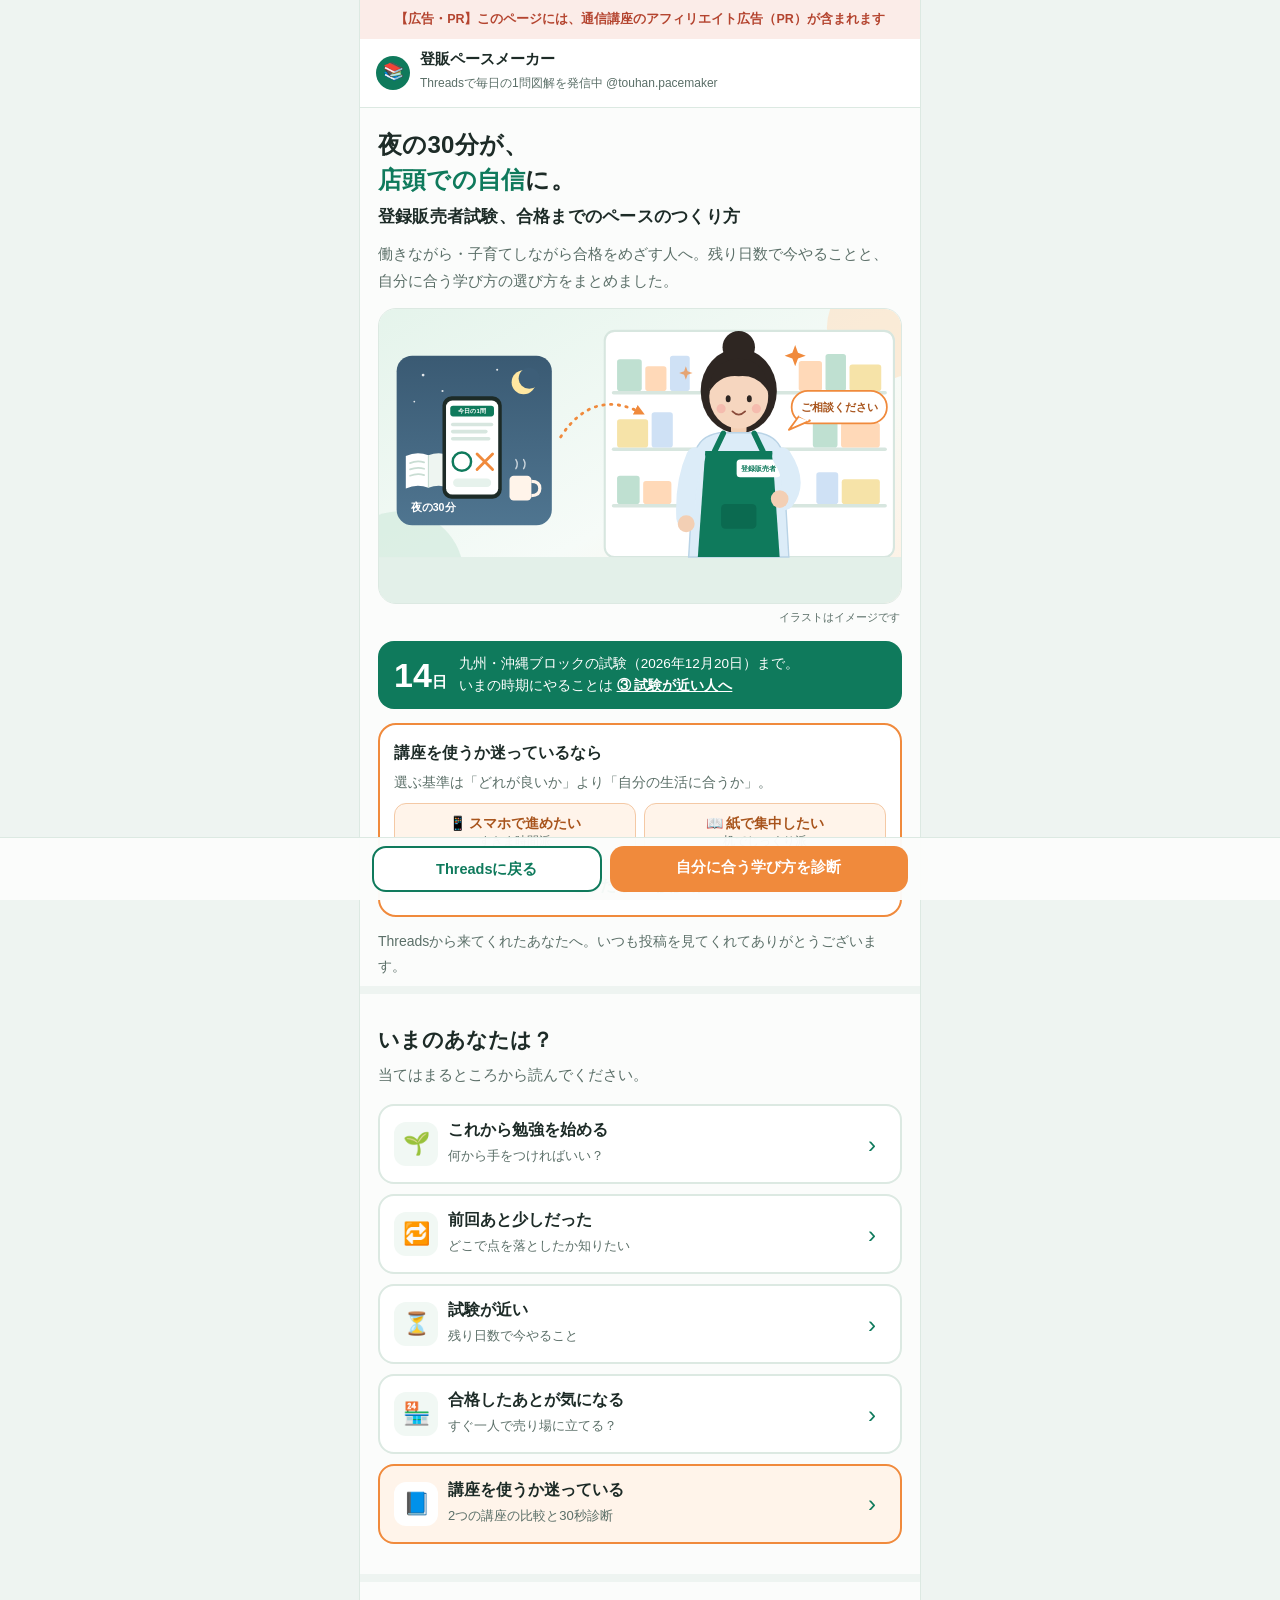
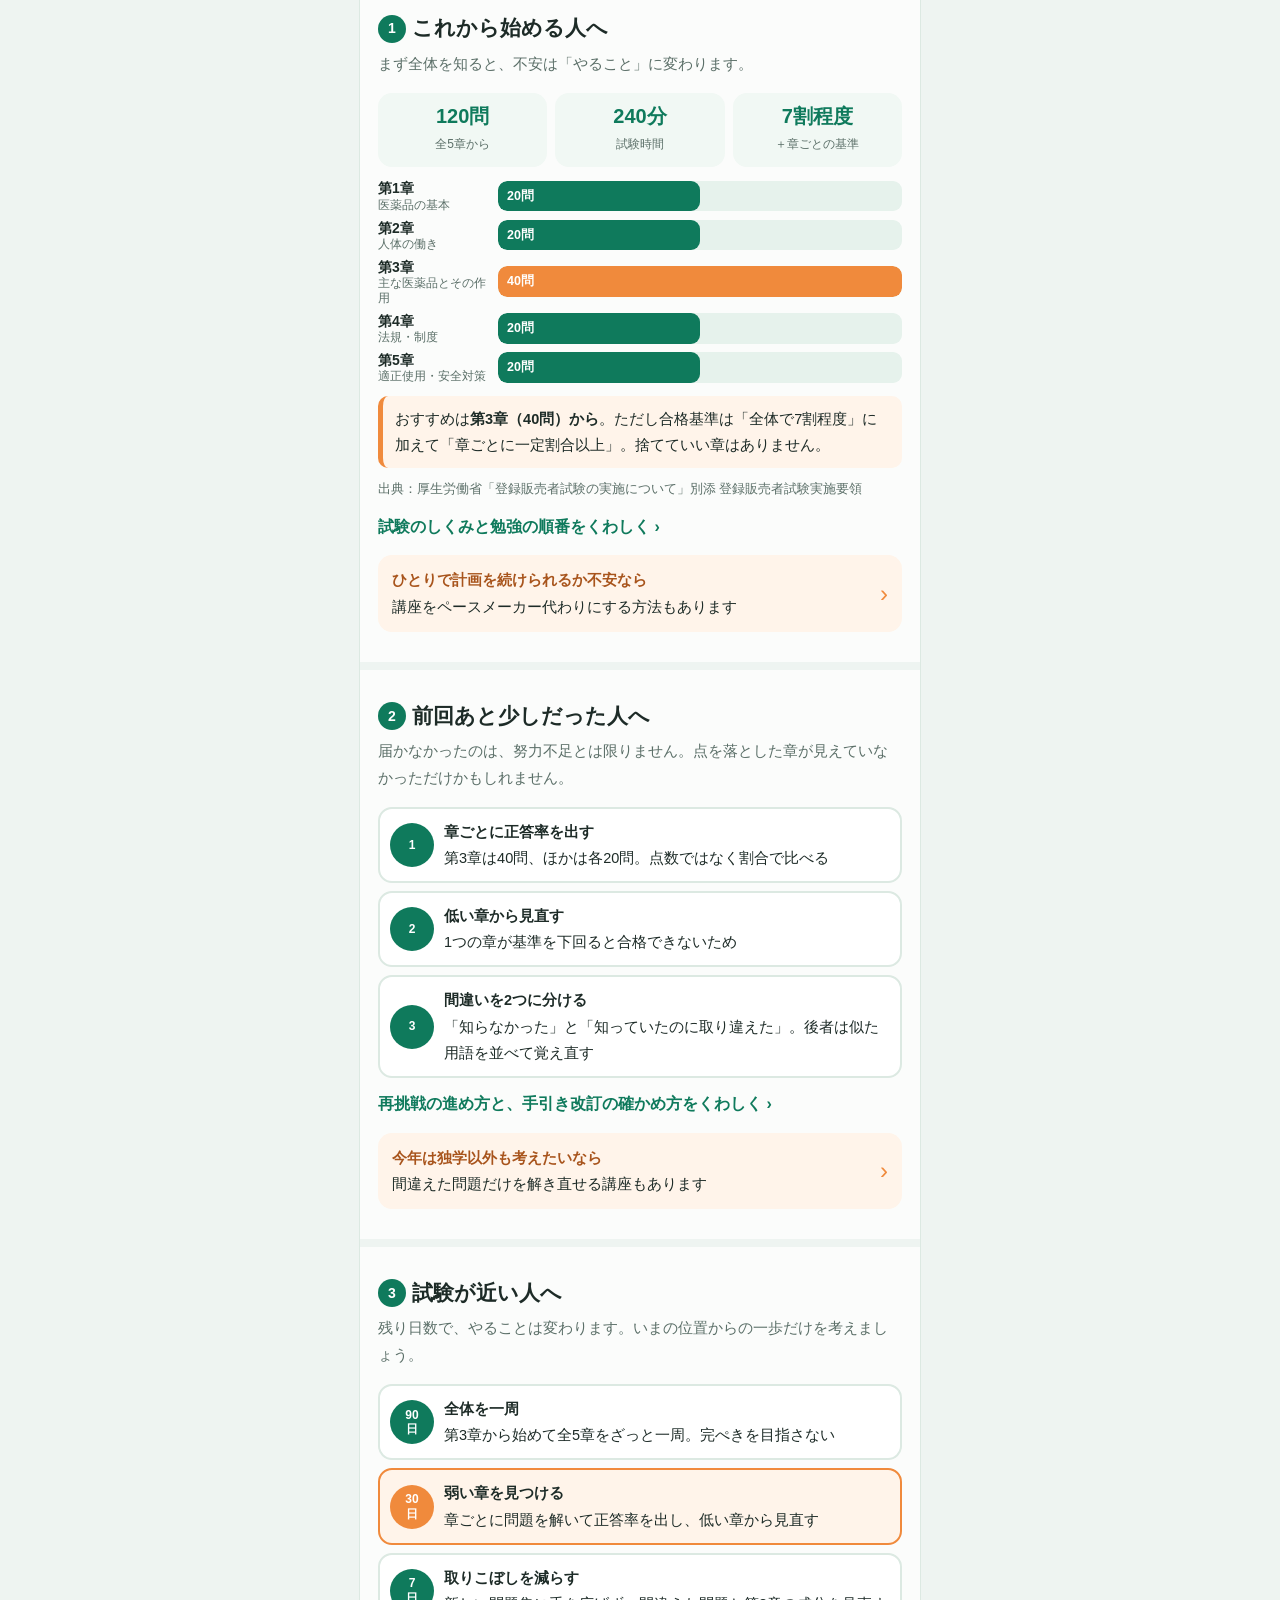
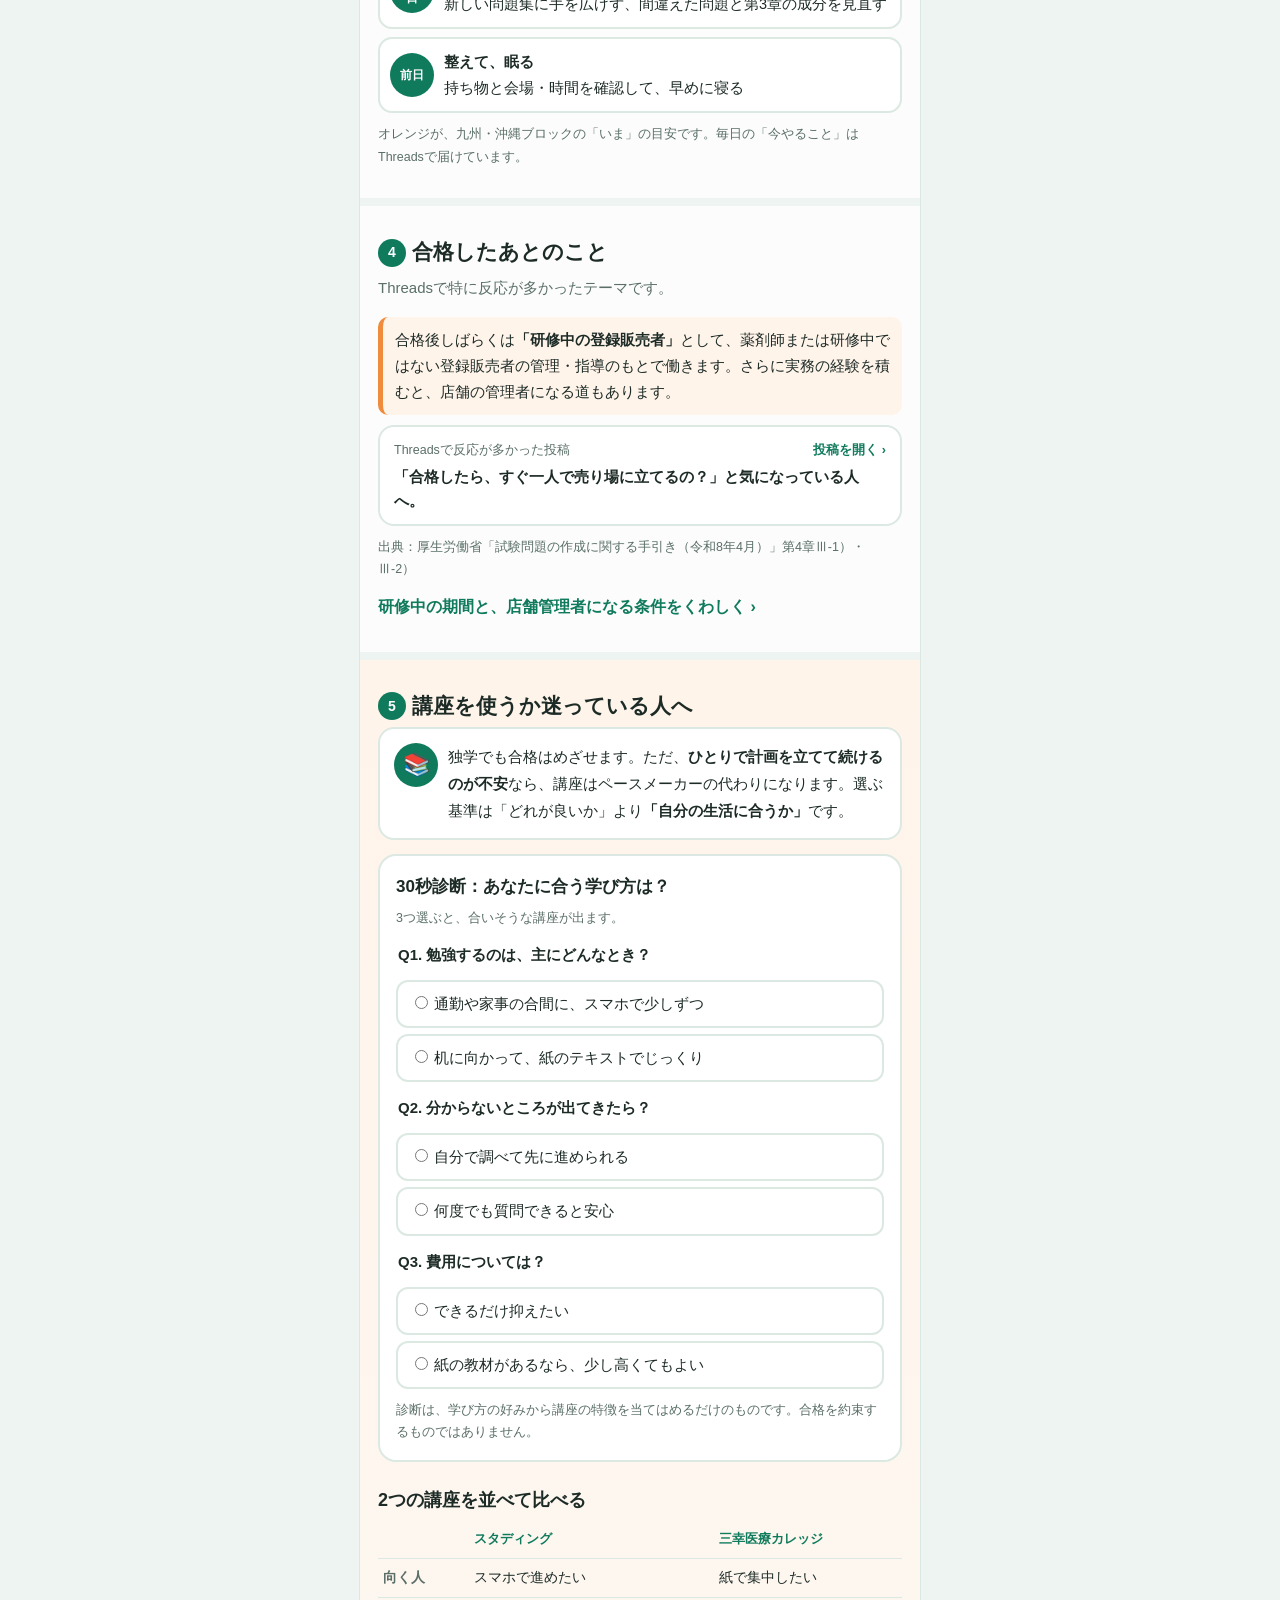
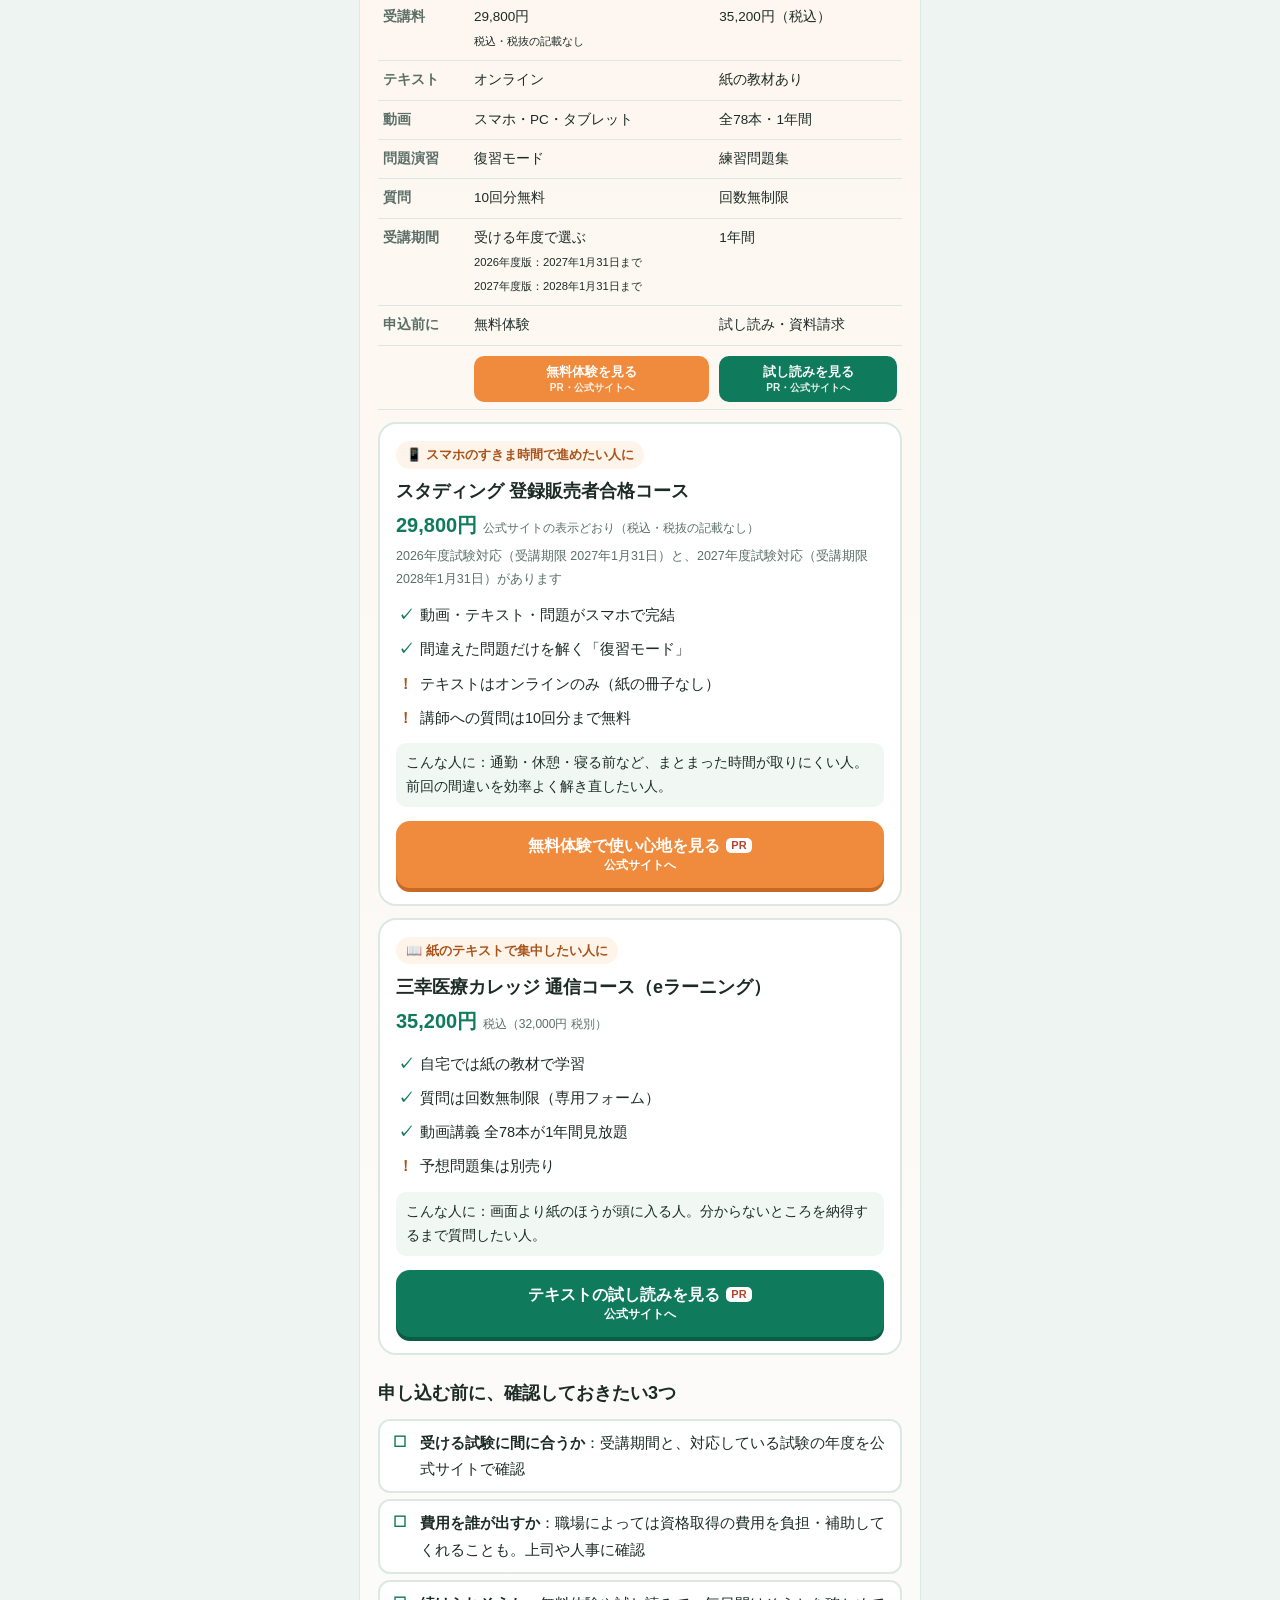
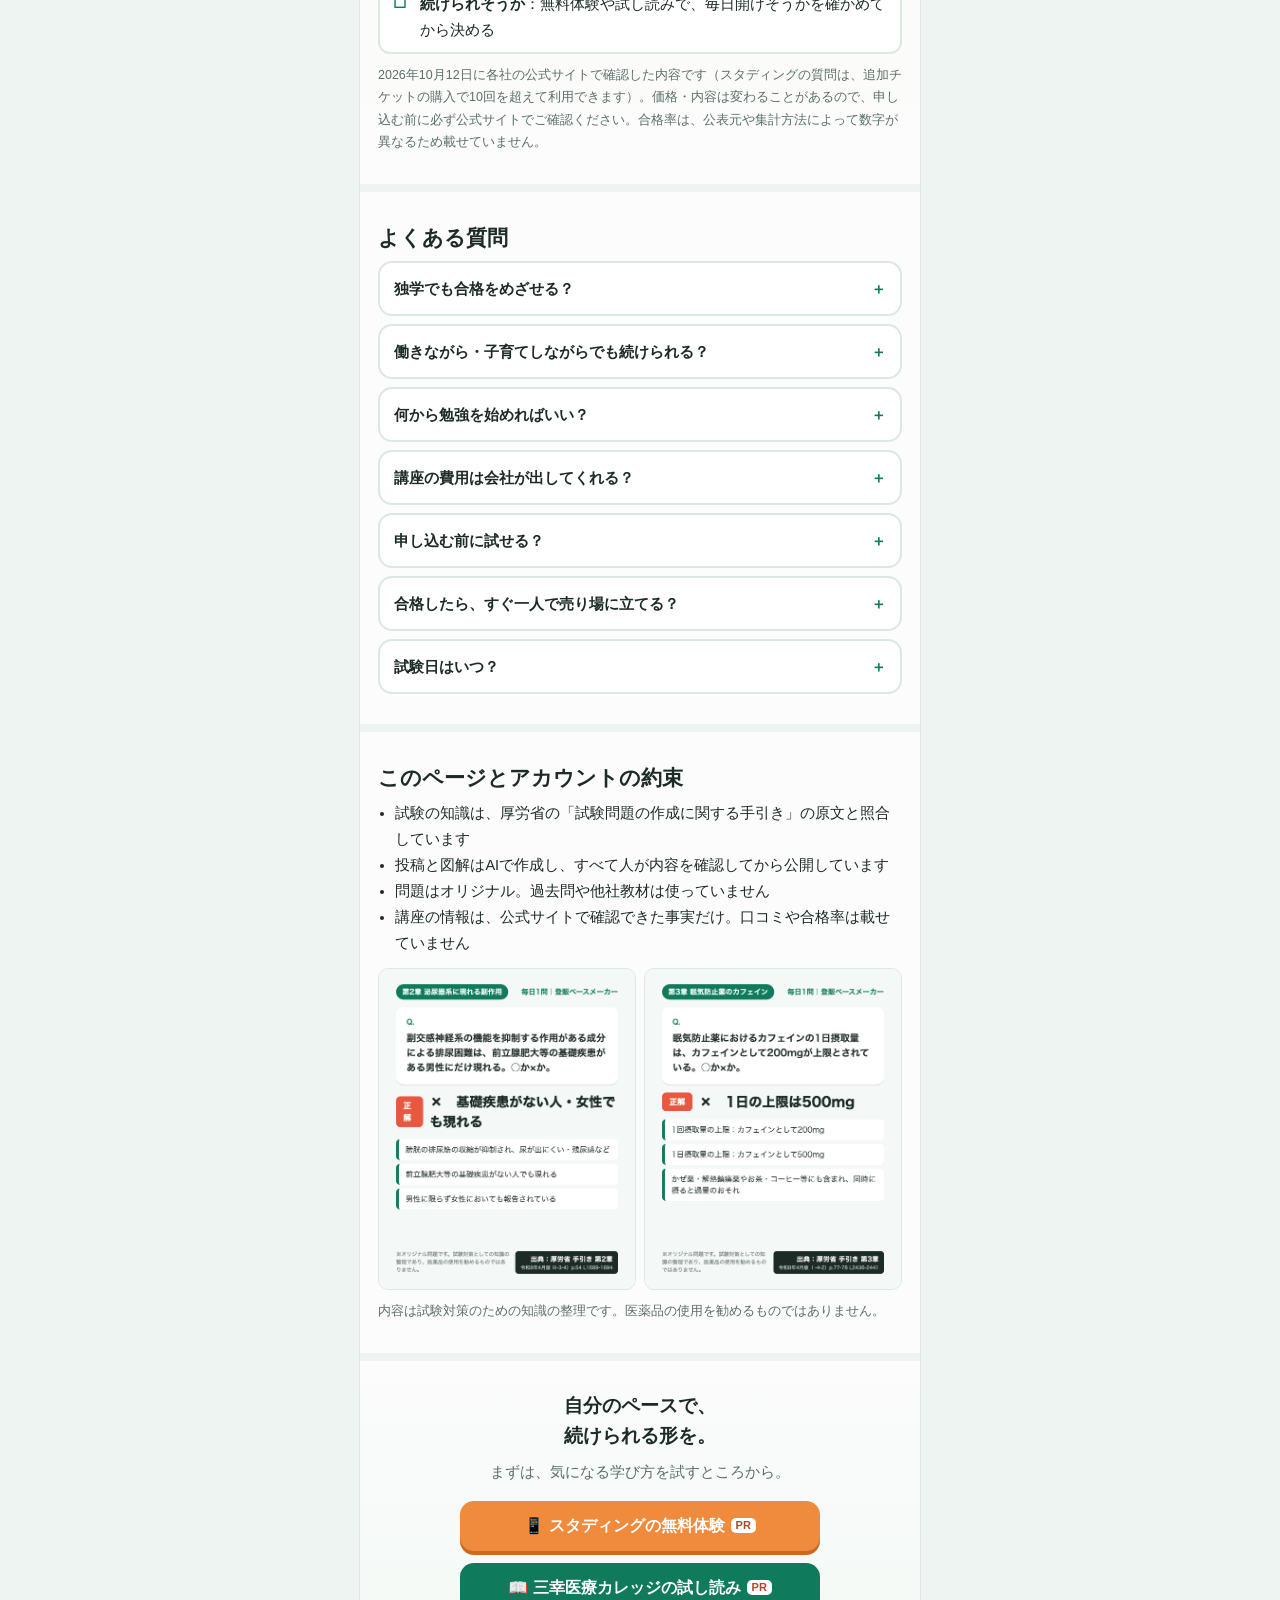
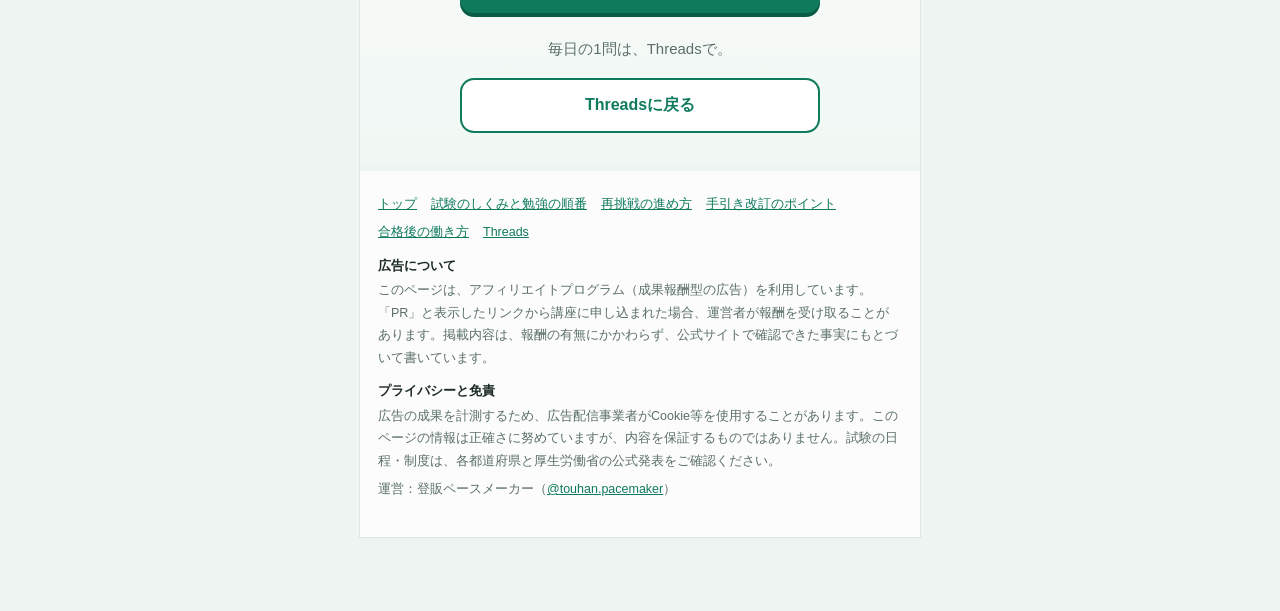
==== commit d8ff52b0: "下層ページを追加（再挑戦の進め方・手引き改訂のポイント） Co-Authored-By: Claude Opus 5.5 <noreply@anthropic.com>" ====
--- a/index.html
+++ b/index.html
@@ -137,6 +137,7 @@
     <li><span class="when">2</span><b>低い章から見直す</b>1つの章が基準を下回ると合格できないため</li>
     <li><span class="when">3</span><b>間違いを2つに分ける</b>「知らなかった」と「知っていたのに取り違えた」。後者は似た用語を並べて覚え直す</li>
   </ol>
+  <a class="more" href="saichosen/">再挑戦の進め方と、手引き改訂の確かめ方をくわしく ›</a>
   <a class="nextcard" href="#course"><span><b>今年は独学以外も考えたいなら</b><br>間違えた問題だけを解き直せる講座もあります</span></a>
 </section>
 
@@ -308,7 +309,7 @@
 </section>
 
 <footer>
-  <nav class="footnav"><a href="./">トップ</a><a href="shiken/">試験のしくみと勉強の順番</a><a href="gokaku-go/">合格後の働き方</a><a href="https://www.threads.com/@touhan.pacemaker" rel="noopener">Threads</a></nav>
+  <nav class="footnav"><a href="./">トップ</a><a href="shiken/">試験のしくみと勉強の順番</a><a href="saichosen/">再挑戦の進め方</a><a href="kaitei-r8/">手引き改訂のポイント</a><a href="gokaku-go/">合格後の働き方</a><a href="https://www.threads.com/@touhan.pacemaker" rel="noopener">Threads</a></nav>
   <h3>広告について</h3>
   <p>このページは、アフィリエイトプログラム（成果報酬型の広告）を利用しています。「PR」と表示したリンクから講座に申し込まれた場合、運営者が報酬を受け取ることがあります。掲載内容は、報酬の有無にかかわらず、公式サイトで確認できた事実にもとづいて書いています。</p>
   <h3>プライバシーと免責</h3>
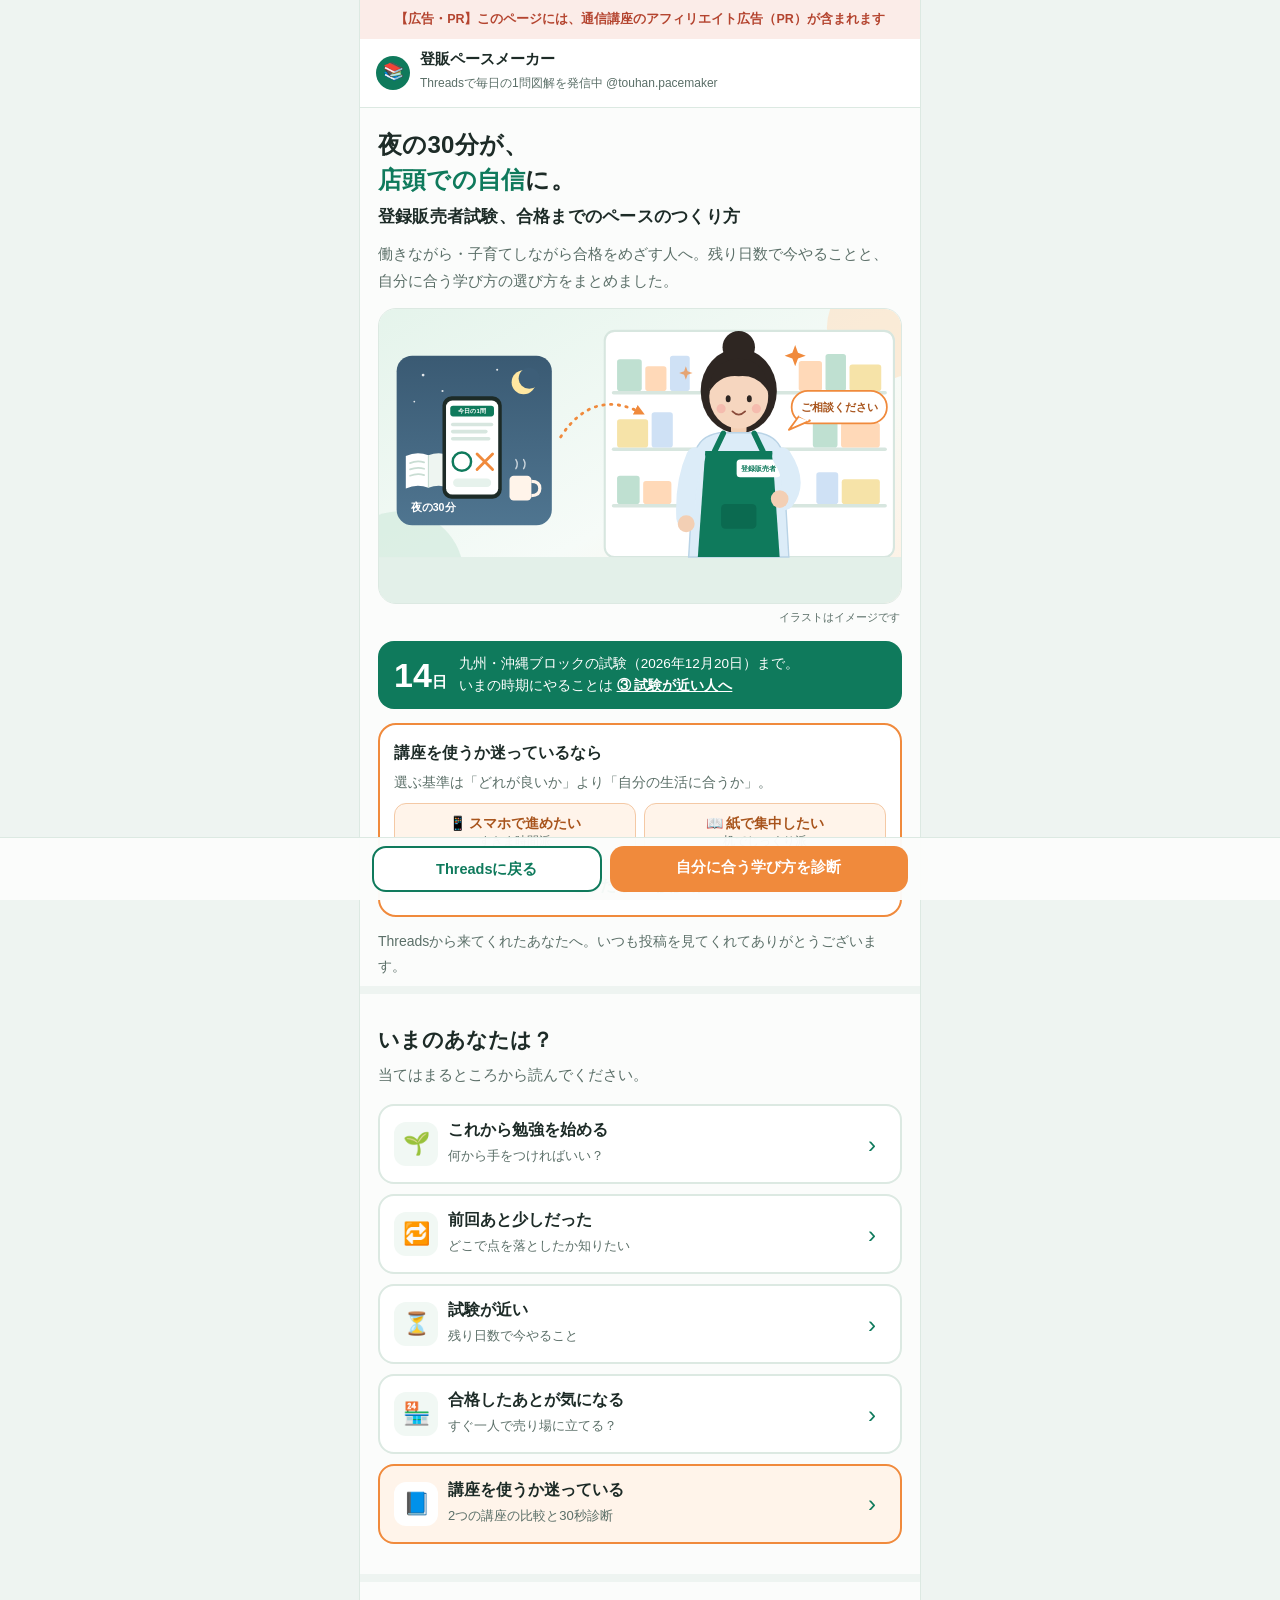
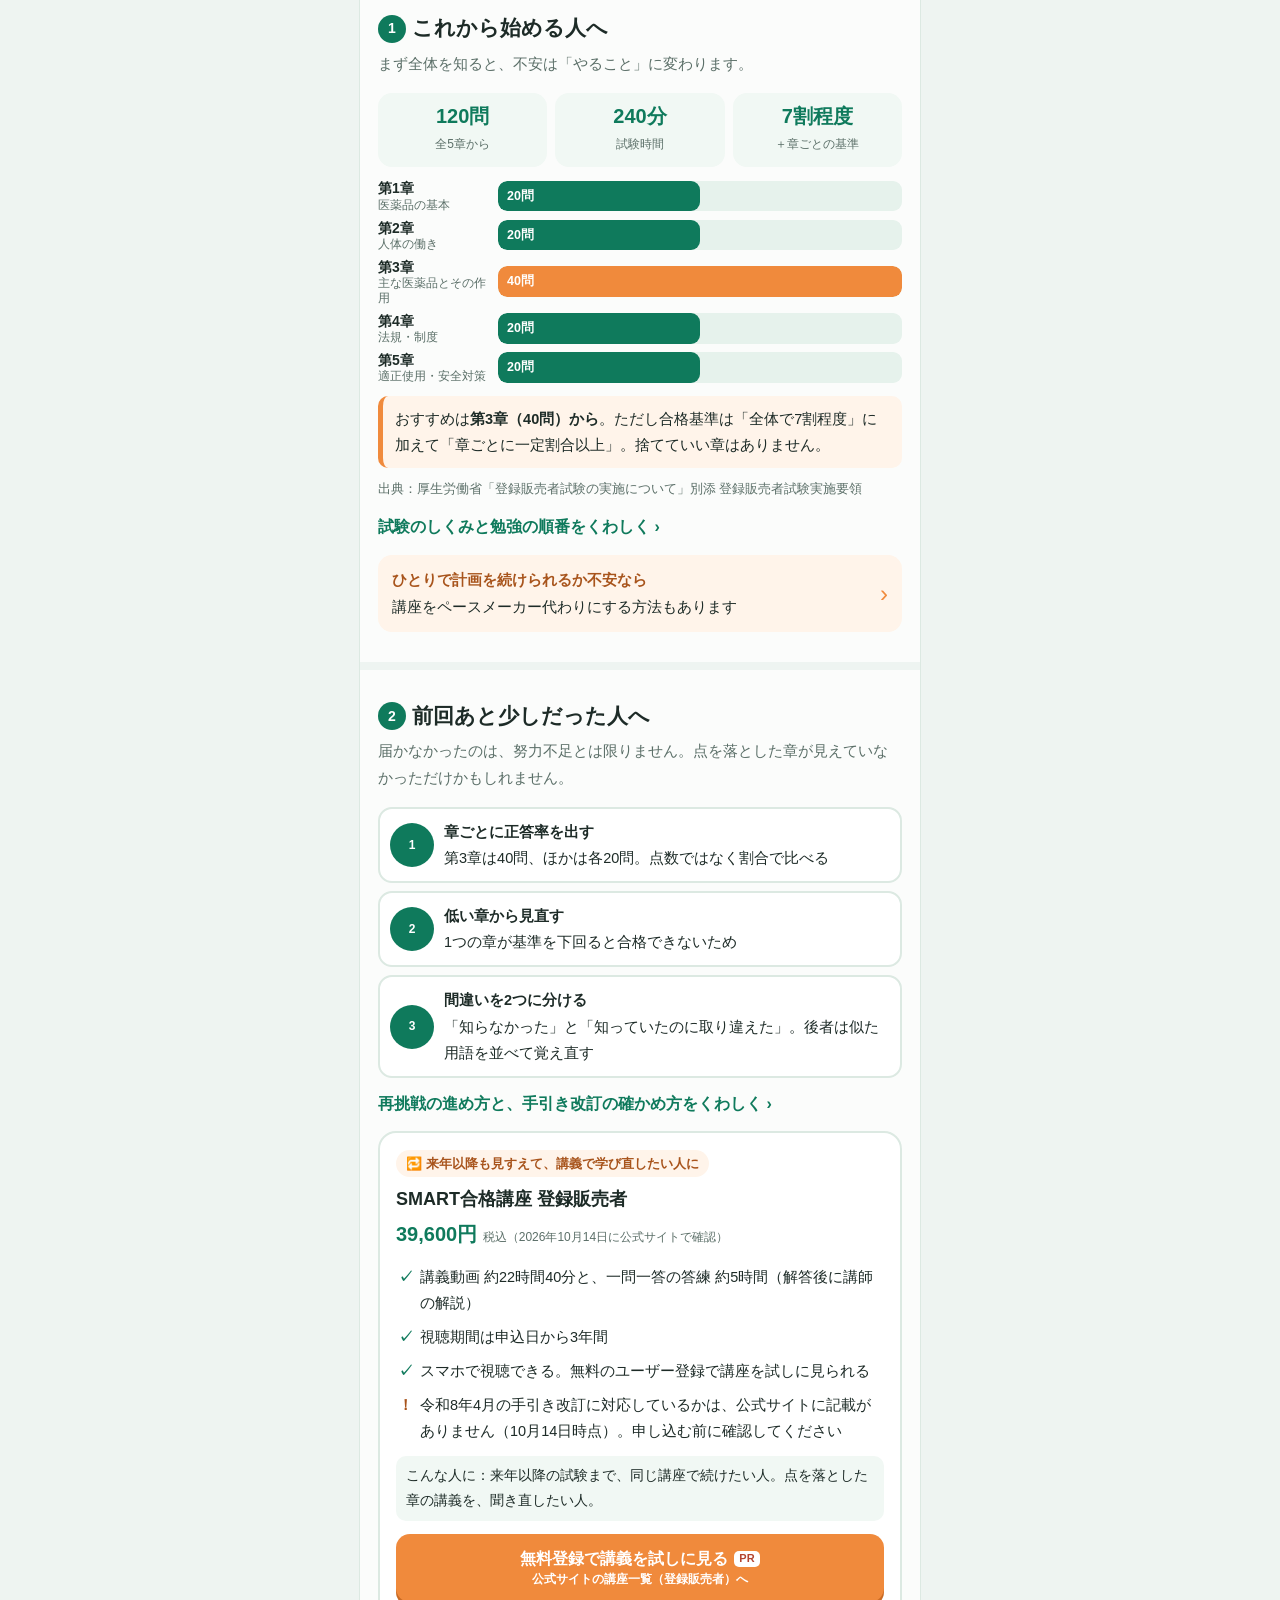
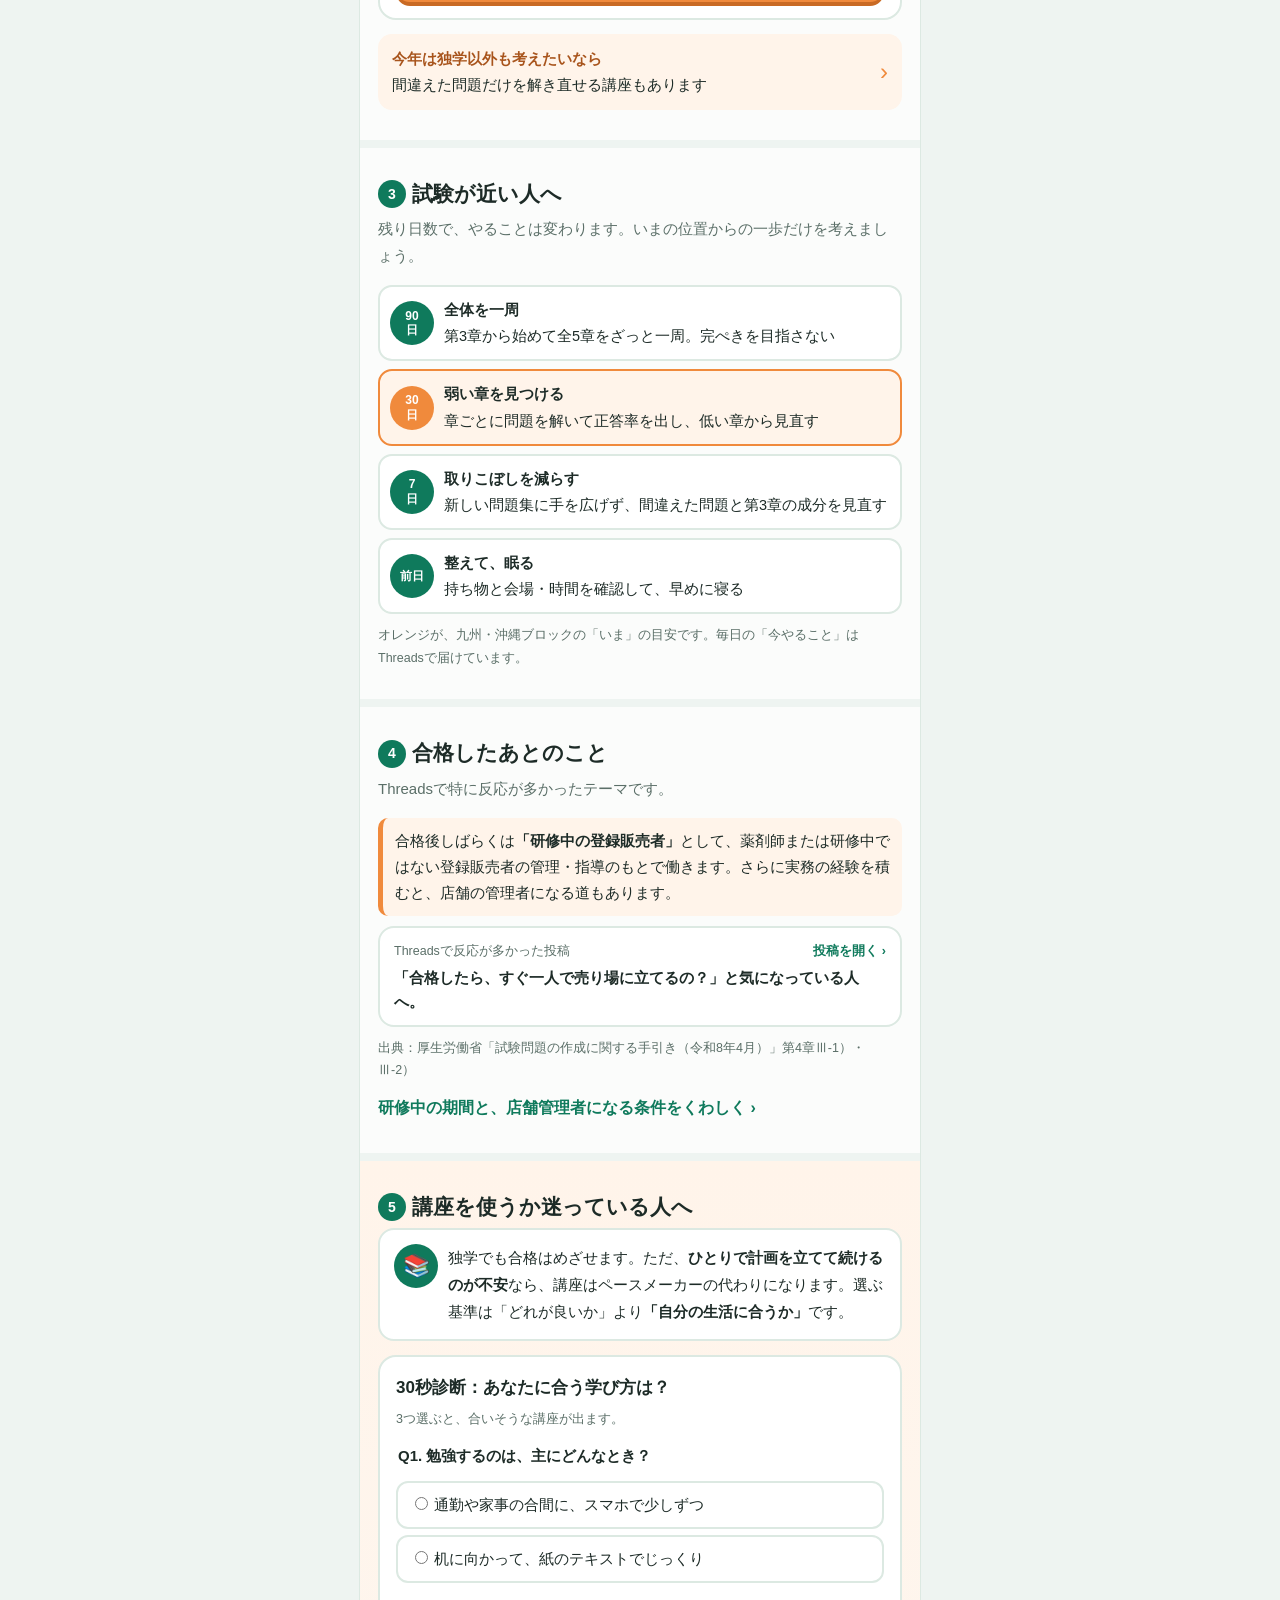
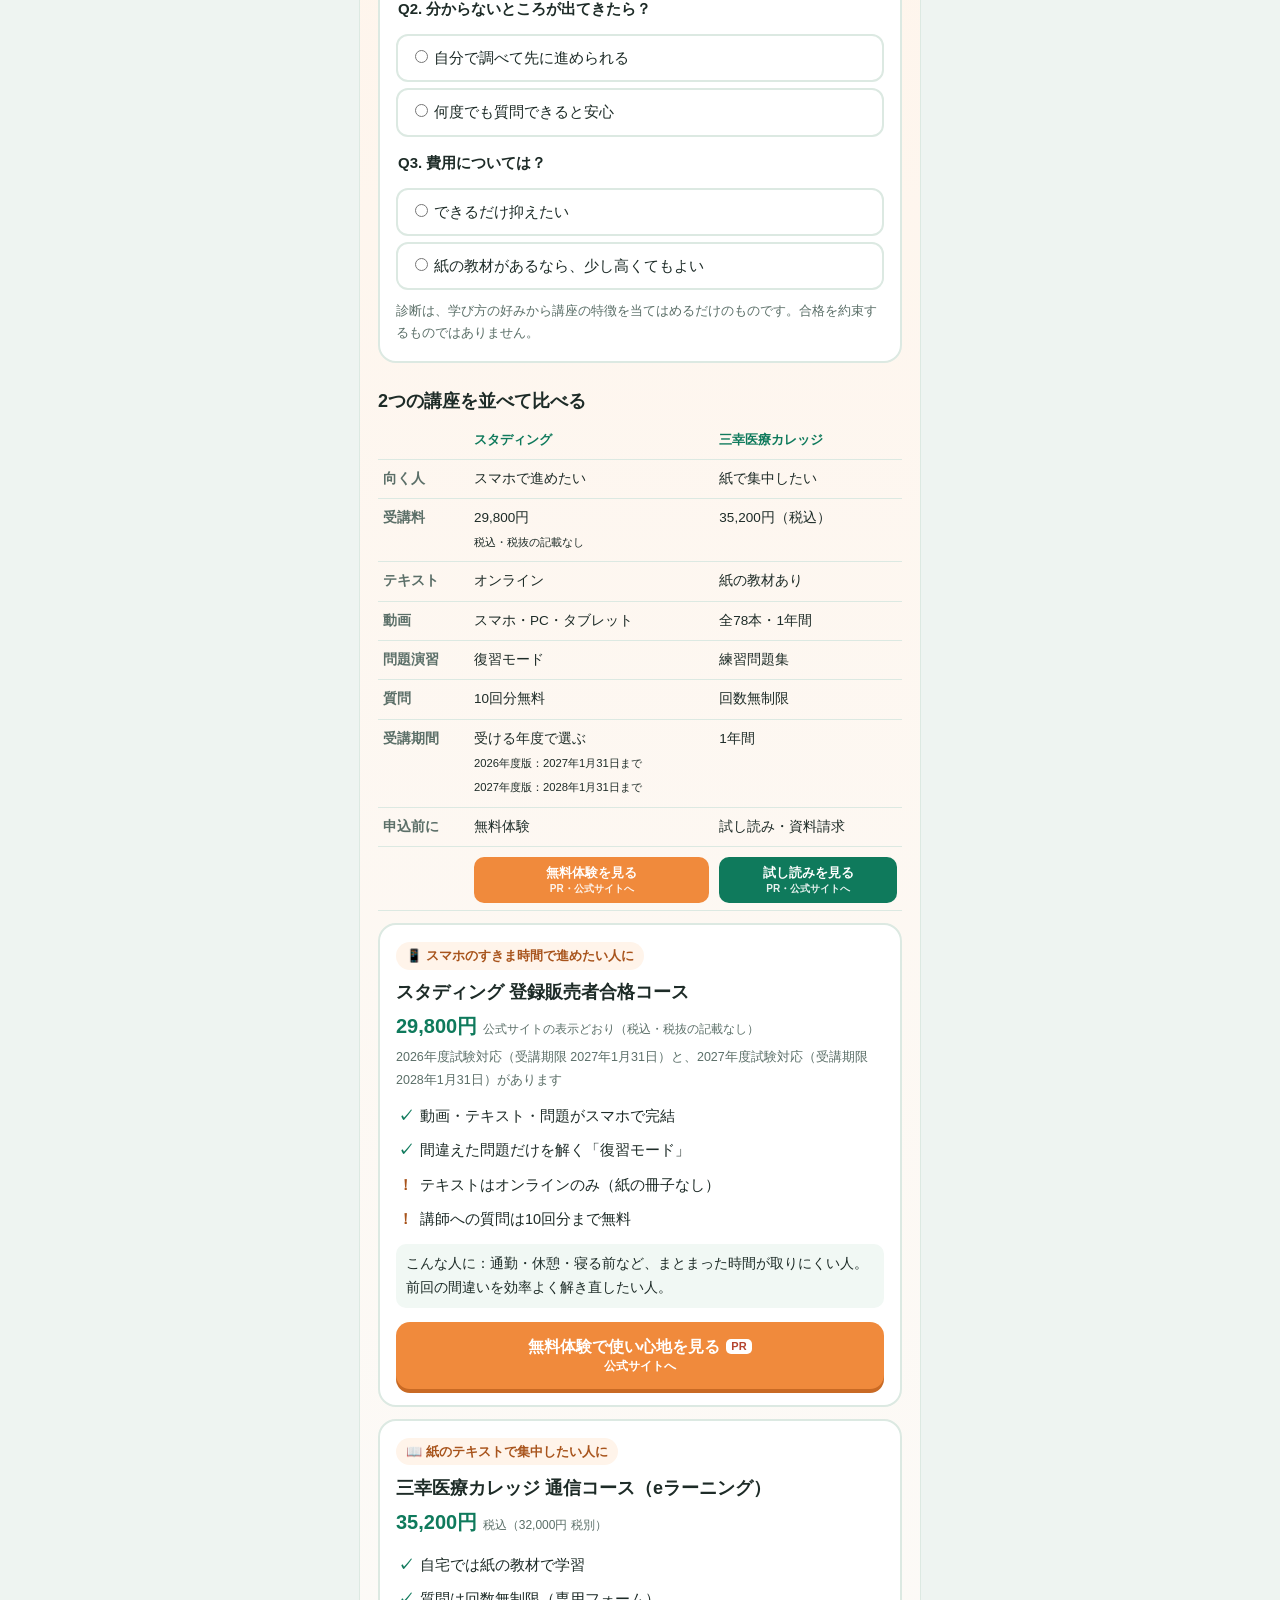
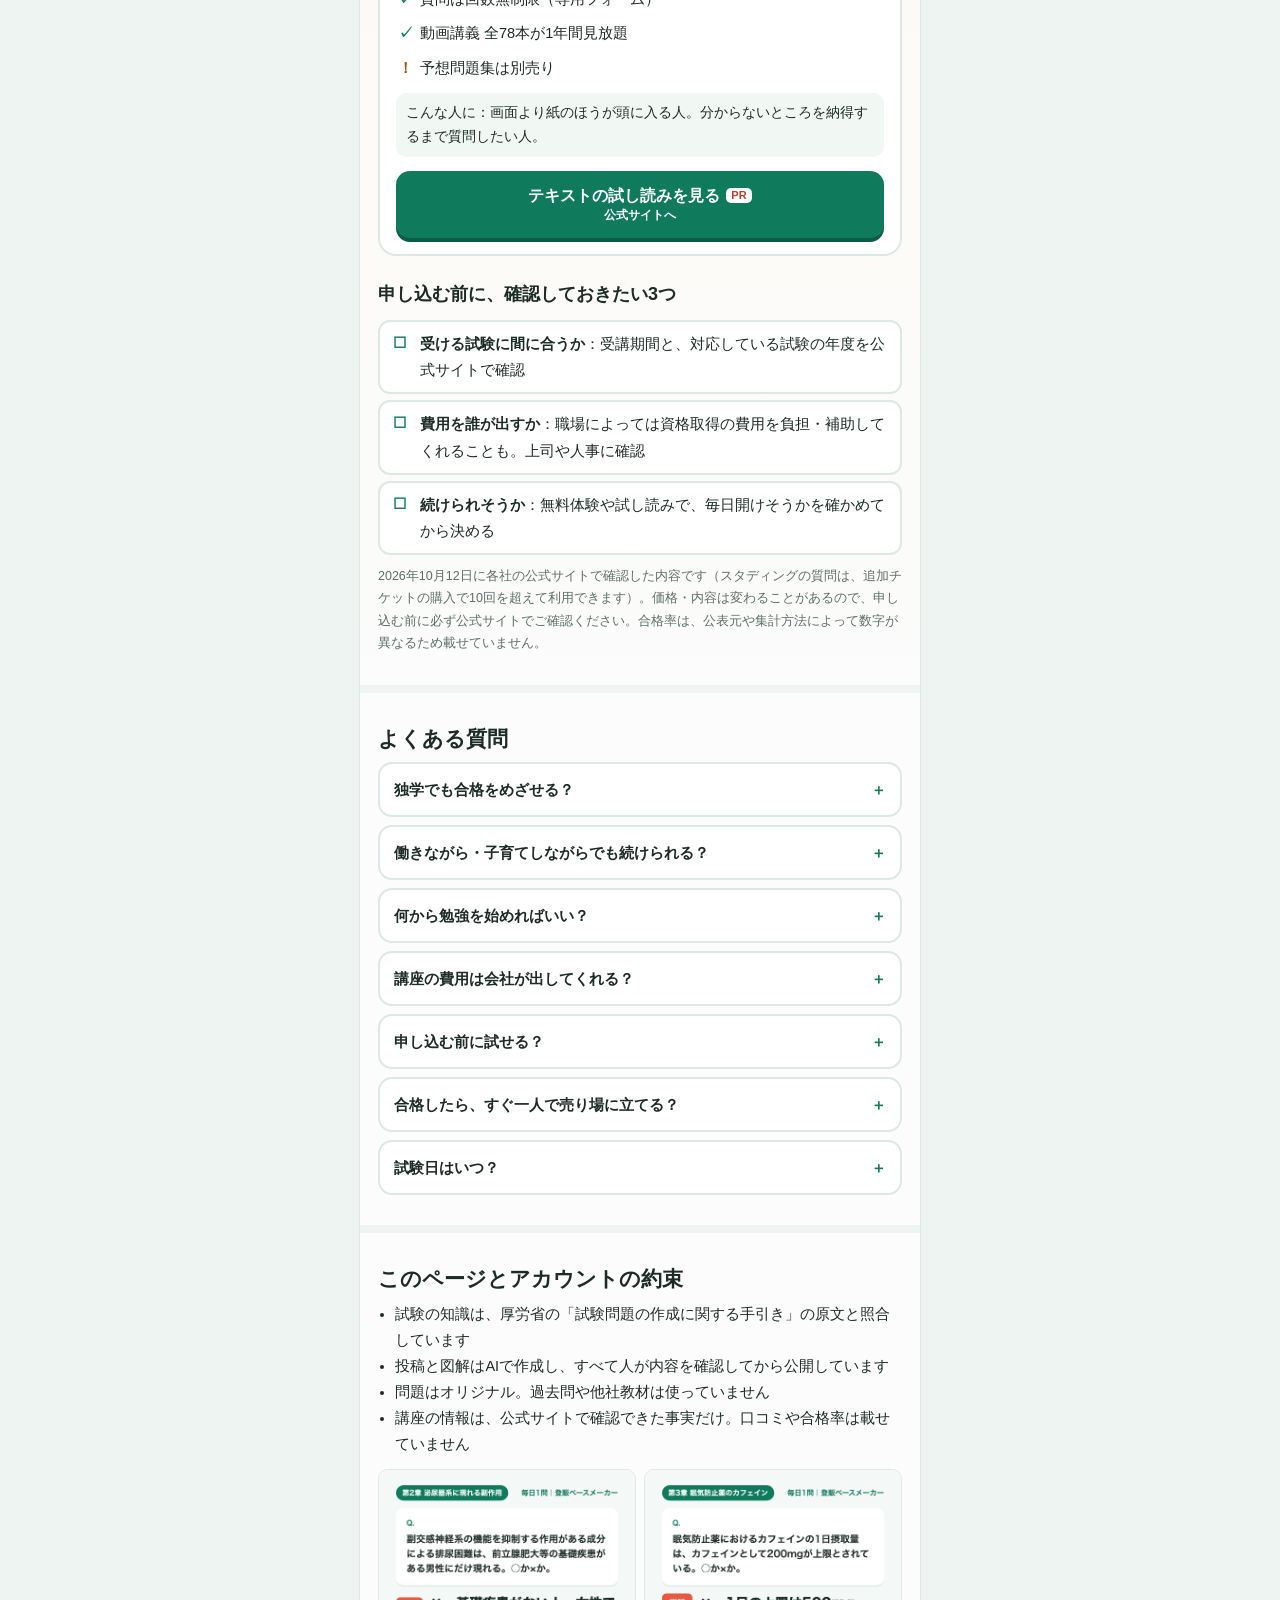
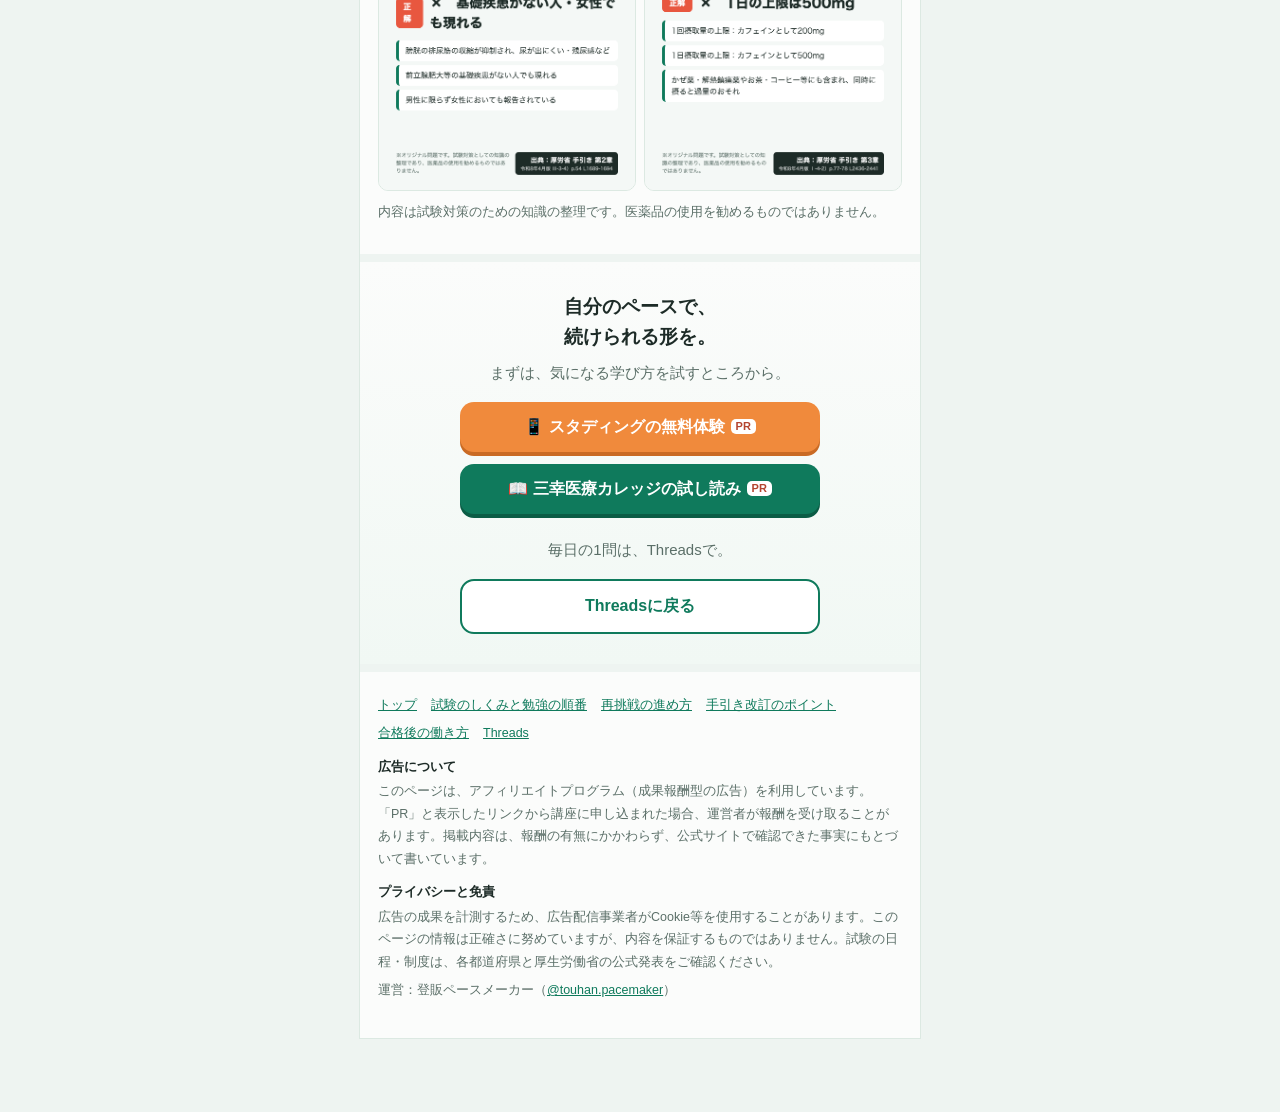
==== commit 8721bcd4: "受け皿ページ: 再挑戦の人向けに SMART合格講座のカードを追加（A8リンク） Co-Authored-By: Claude Opus 5.5 <noreply@anthropic.com>" ====
--- a/index.html
+++ b/index.html
@@ -138,6 +138,20 @@
     <li><span class="when">3</span><b>間違いを2つに分ける</b>「知らなかった」と「知っていたのに取り違えた」。後者は似た用語を並べて覚え直す</li>
   </ol>
   <a class="more" href="saichosen/">再挑戦の進め方と、手引き改訂の確かめ方をくわしく ›</a>
+  <div class="course" id="c-smart">
+    <span class="fit">🔁 来年以降も見すえて、講義で学び直したい人に</span>
+    <h3>SMART合格講座 登録販売者</h3>
+    <div class="price">39,600円 <small>税込（2026年10月14日に公式サイトで確認）</small></div>
+    <ul>
+      <li>講義動画 約22時間40分と、一問一答の答練 約5時間（解答後に講師の解説）</li>
+      <li>視聴期間は申込日から3年間</li>
+      <li>スマホで視聴できる。無料のユーザー登録で講座を試しに見られる</li>
+      <li class="c">令和8年4月の手引き改訂に対応しているかは、公式サイトに記載がありません（10月14日時点）。申し込む前に確認してください</li>
+    </ul>
+    <p class="who">こんな人に：来年以降の試験まで、同じ講座で続けたい人。点を落とした章の講義を、聞き直したい人。</p>
+    <a class="cta" href="https://px.a8.net/svt/ejp?a8mat=4BEGD2+A1E5QY+4LOQ+BW8O2&amp;a8ejpredirect=https%3A%2F%2Fwww.joho-gakushu.jp%2Fsmartinfo%2Fsmart_lineup.php%23106" data-aff="smart" rel="sponsored nofollow noopener">無料登録で講義を試しに見る<span class="pr">PR</span><small>公式サイトの講座一覧（登録販売者）へ</small></a>
+    <img border="0" width="1" height="1" src="https://www17.a8.net/0.gif?a8mat=4BEGD2+A1E5QY+4LOQ+BW8O2" alt="" style="position:absolute;width:1px;height:1px">
+  </div>
   <a class="nextcard" href="#course"><span><b>今年は独学以外も考えたいなら</b><br>間違えた問題だけを解き直せる講座もあります</span></a>
 </section>
 
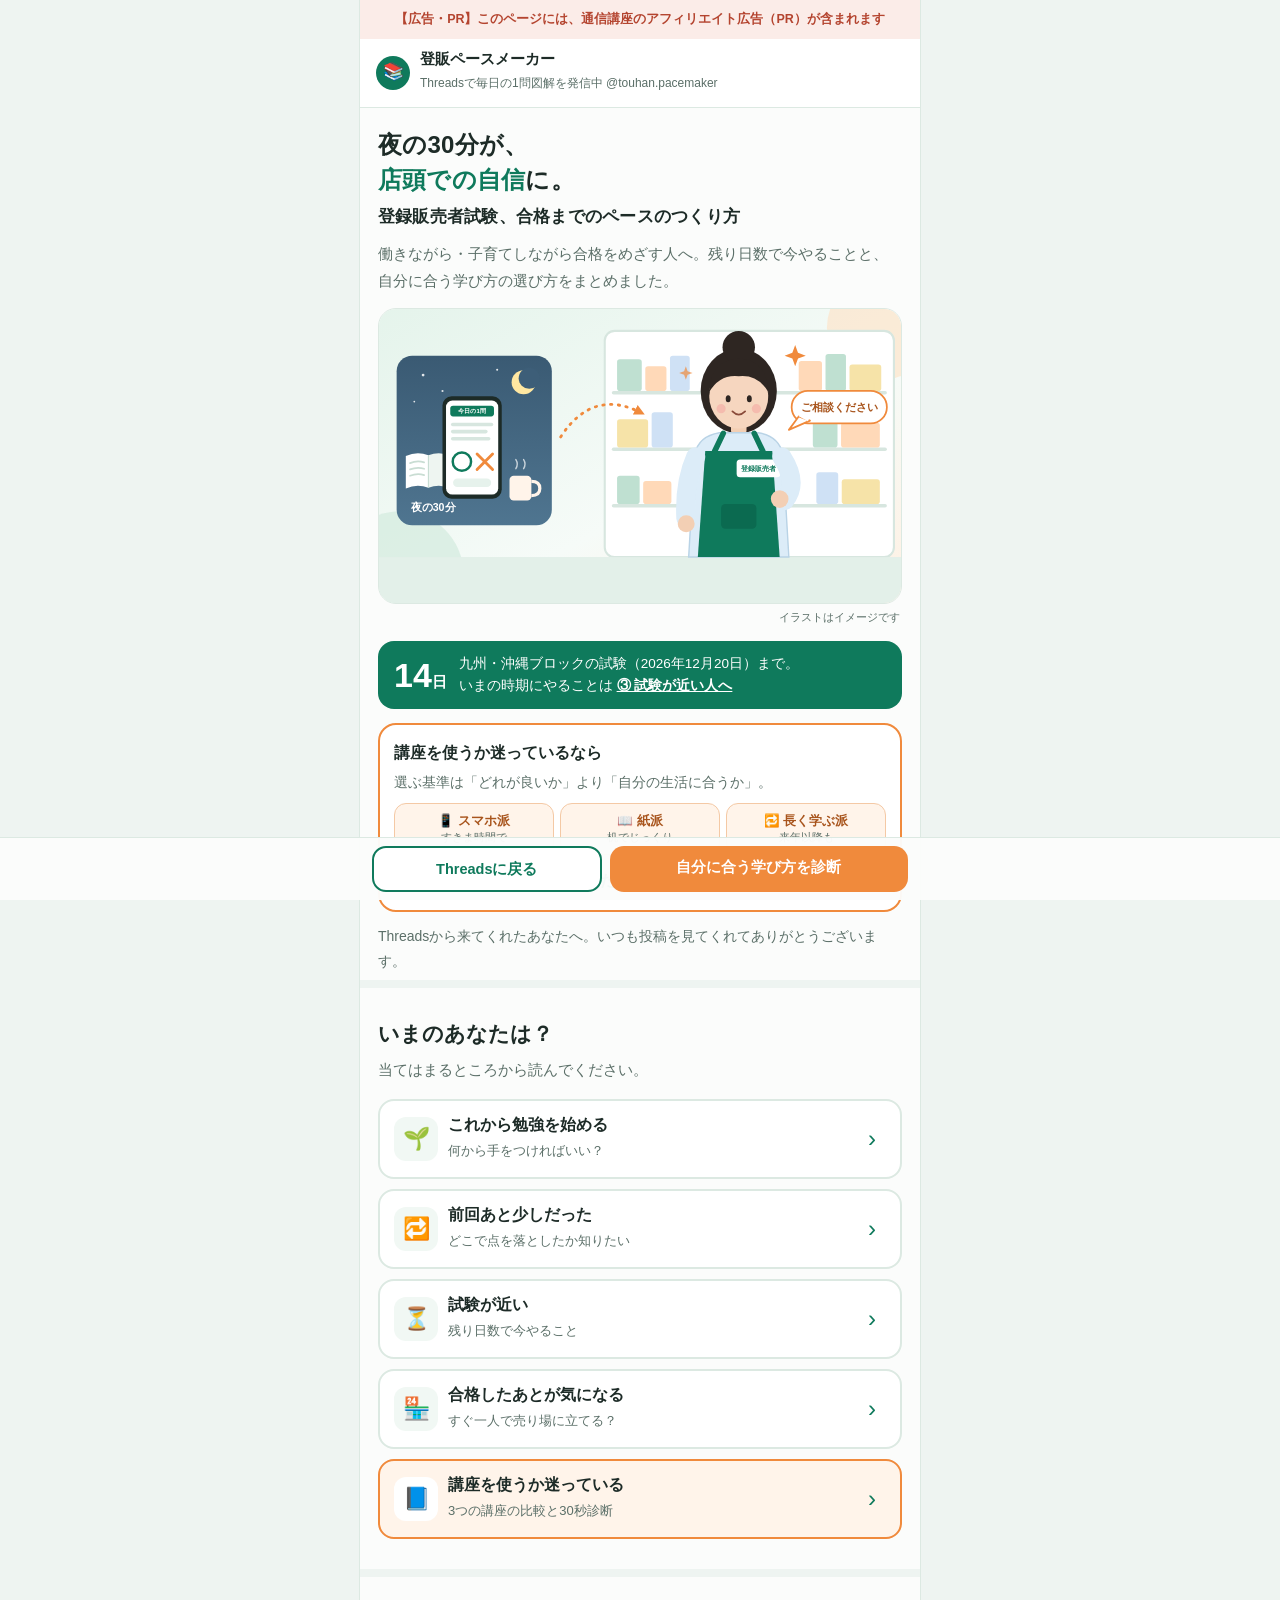
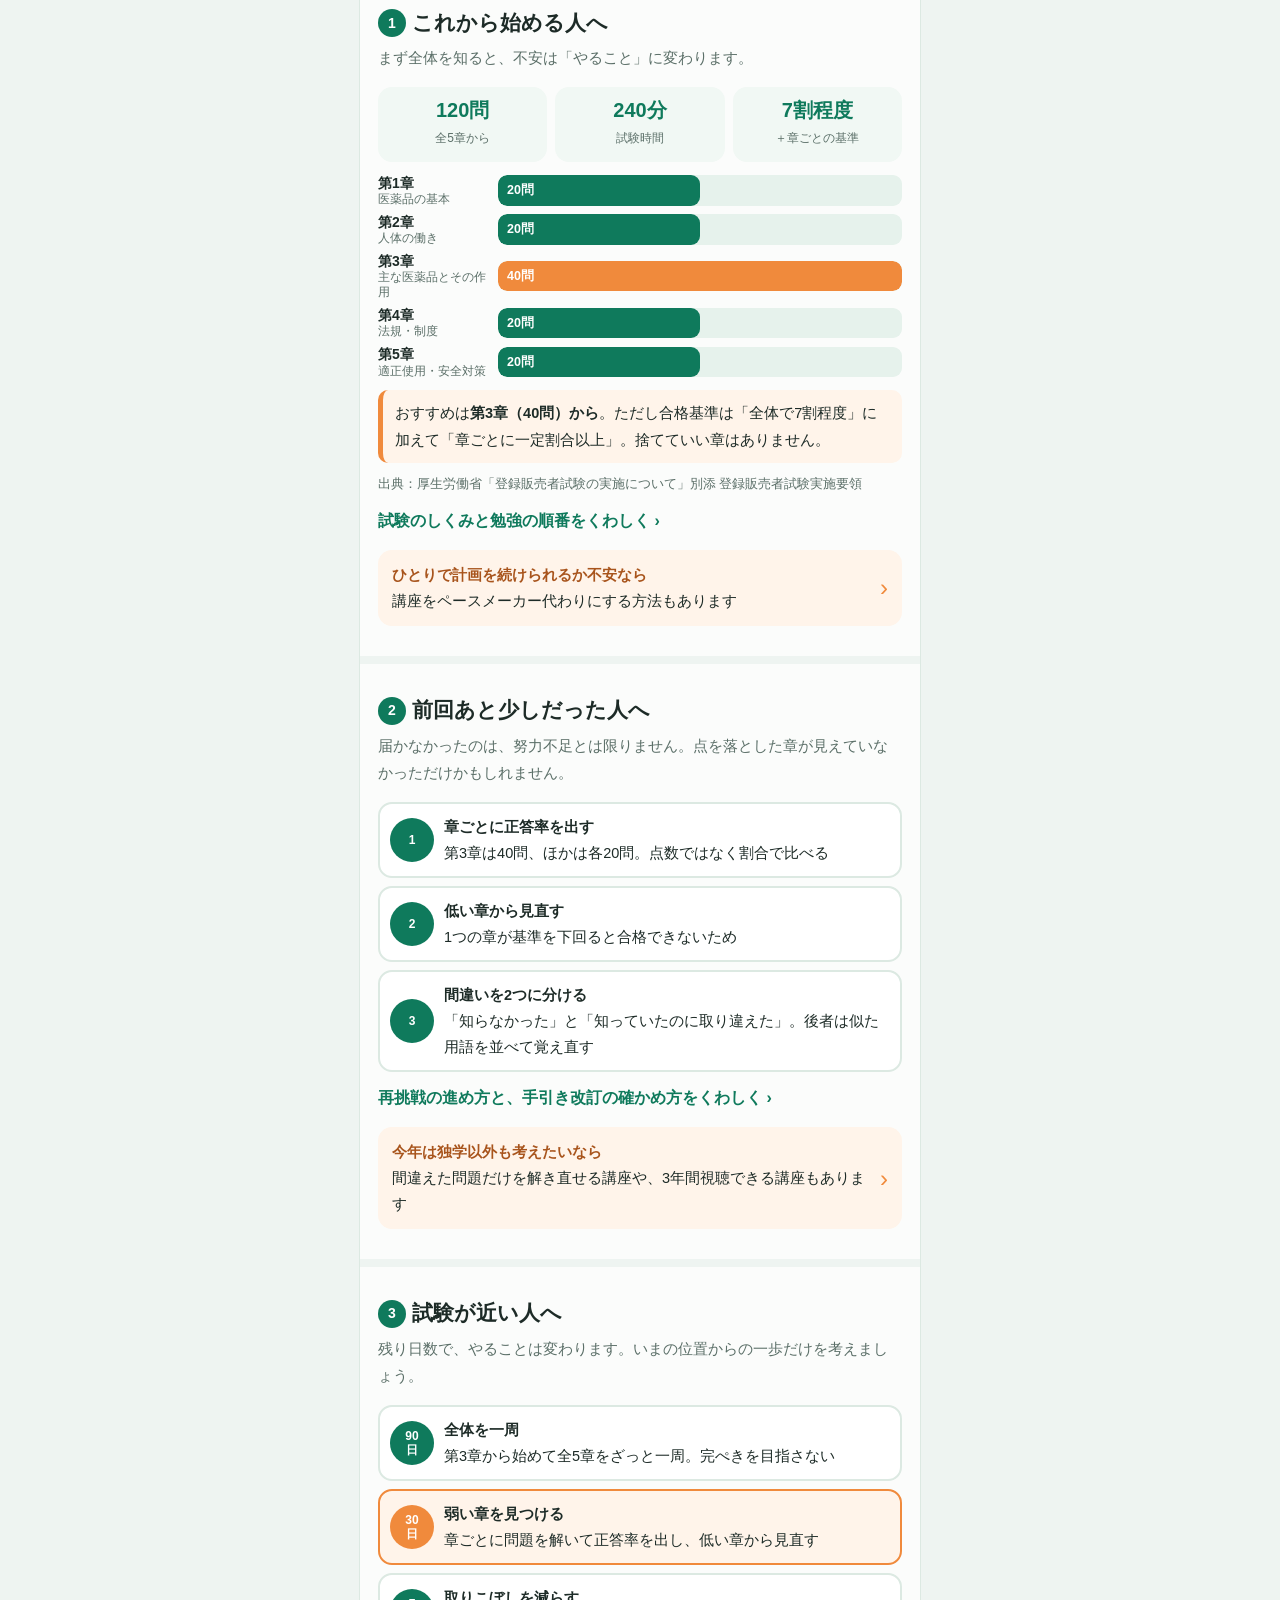
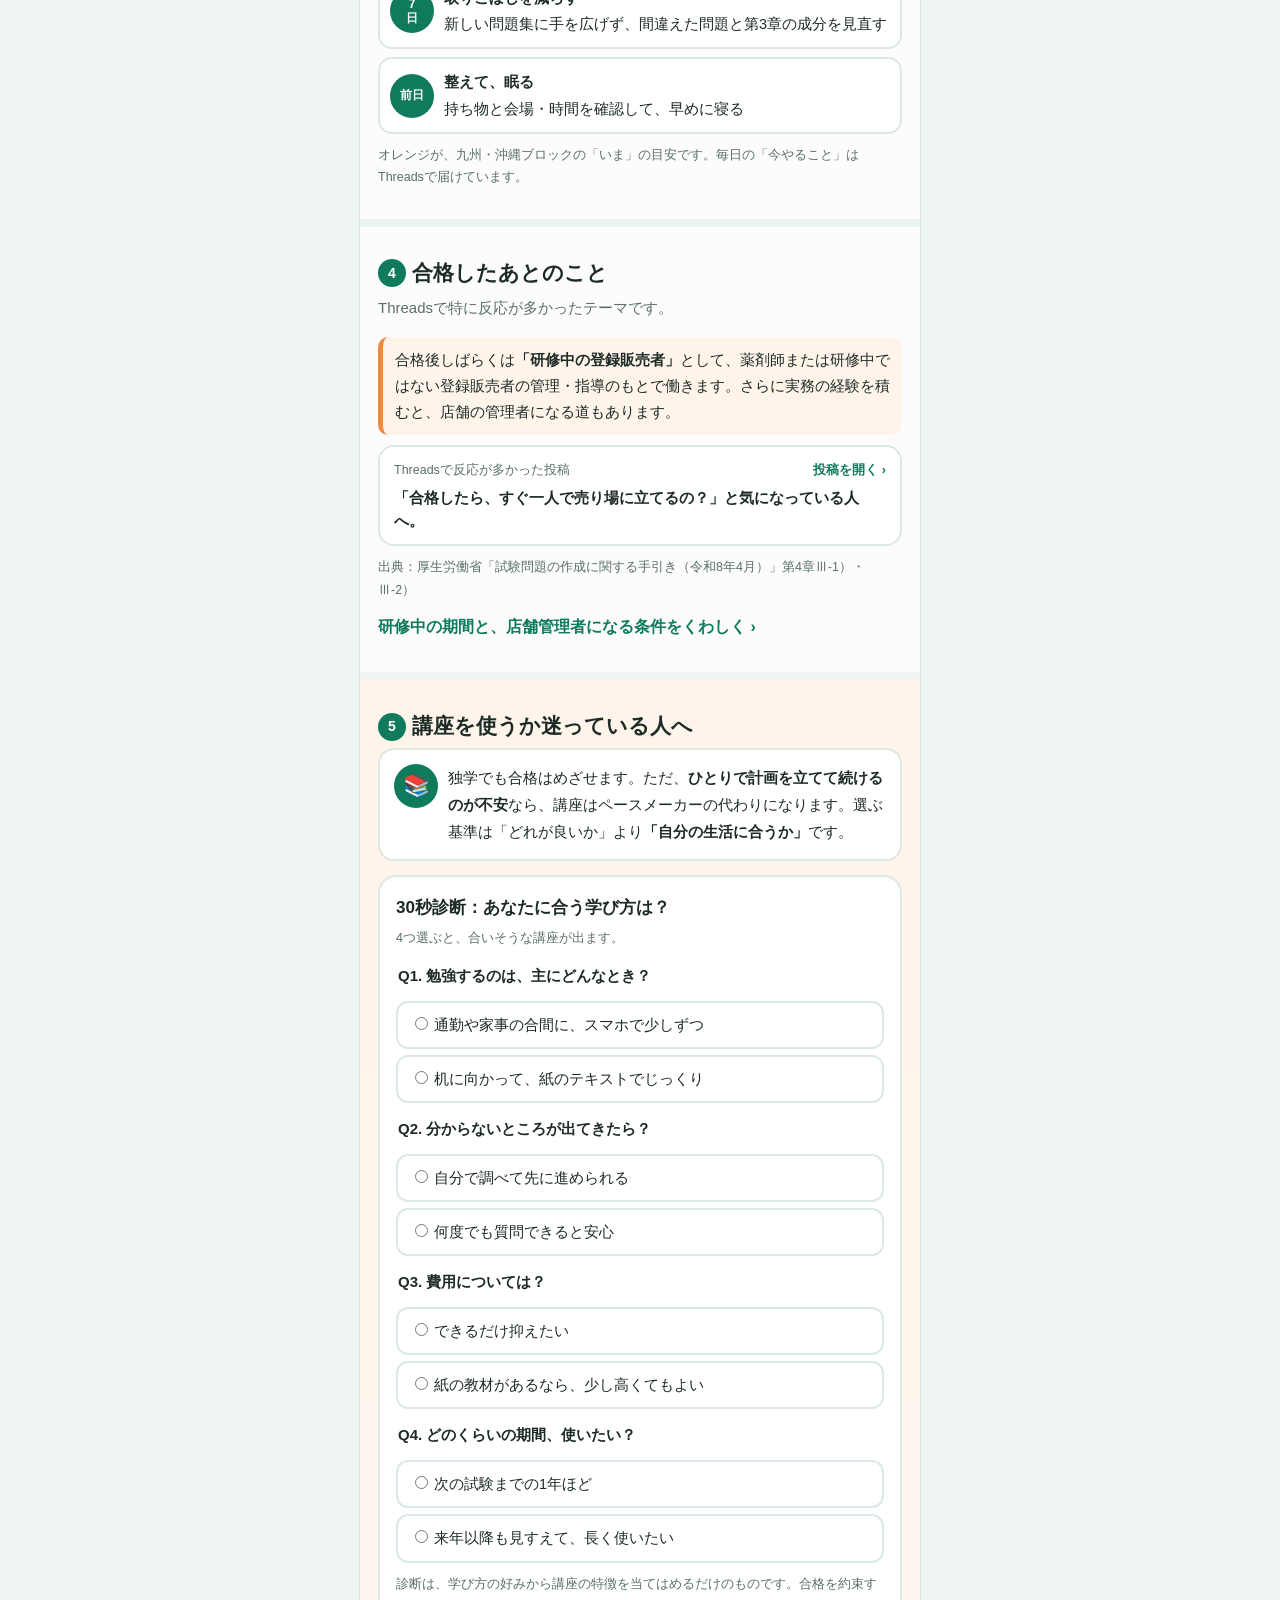
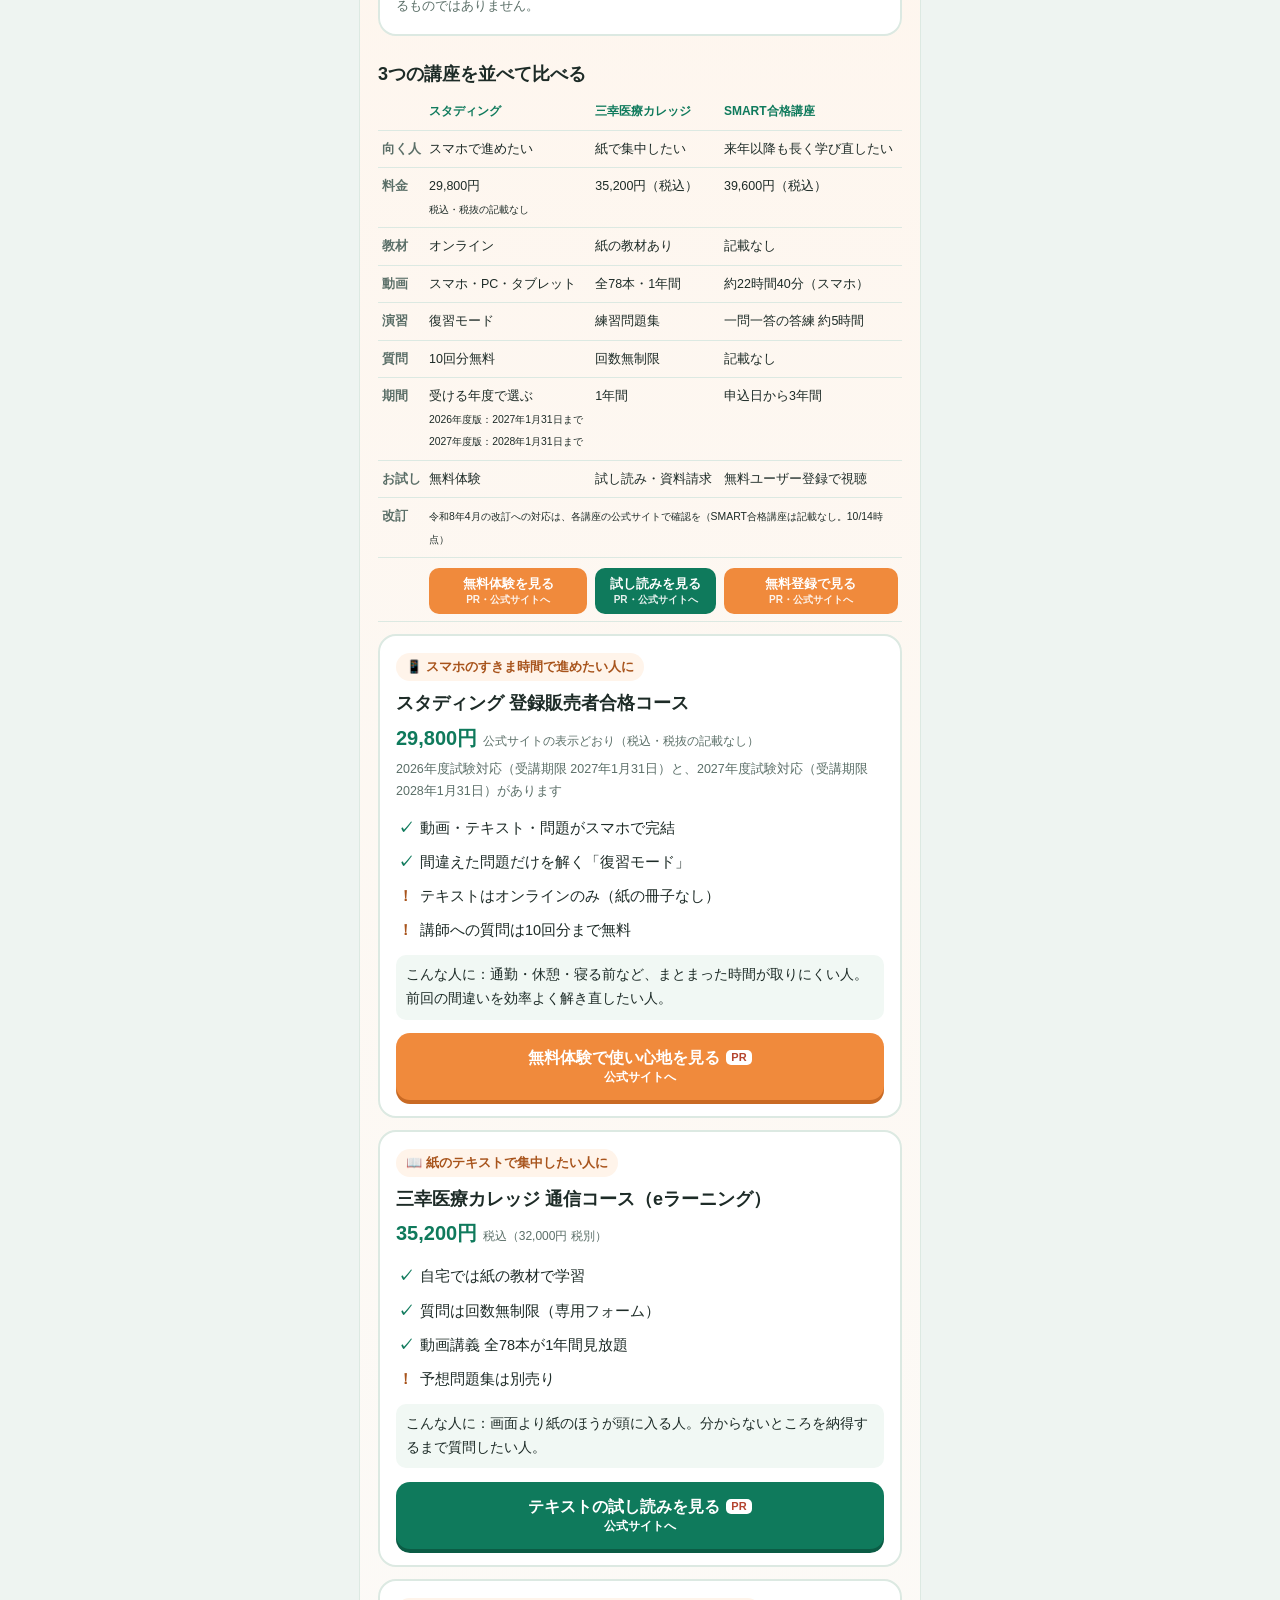
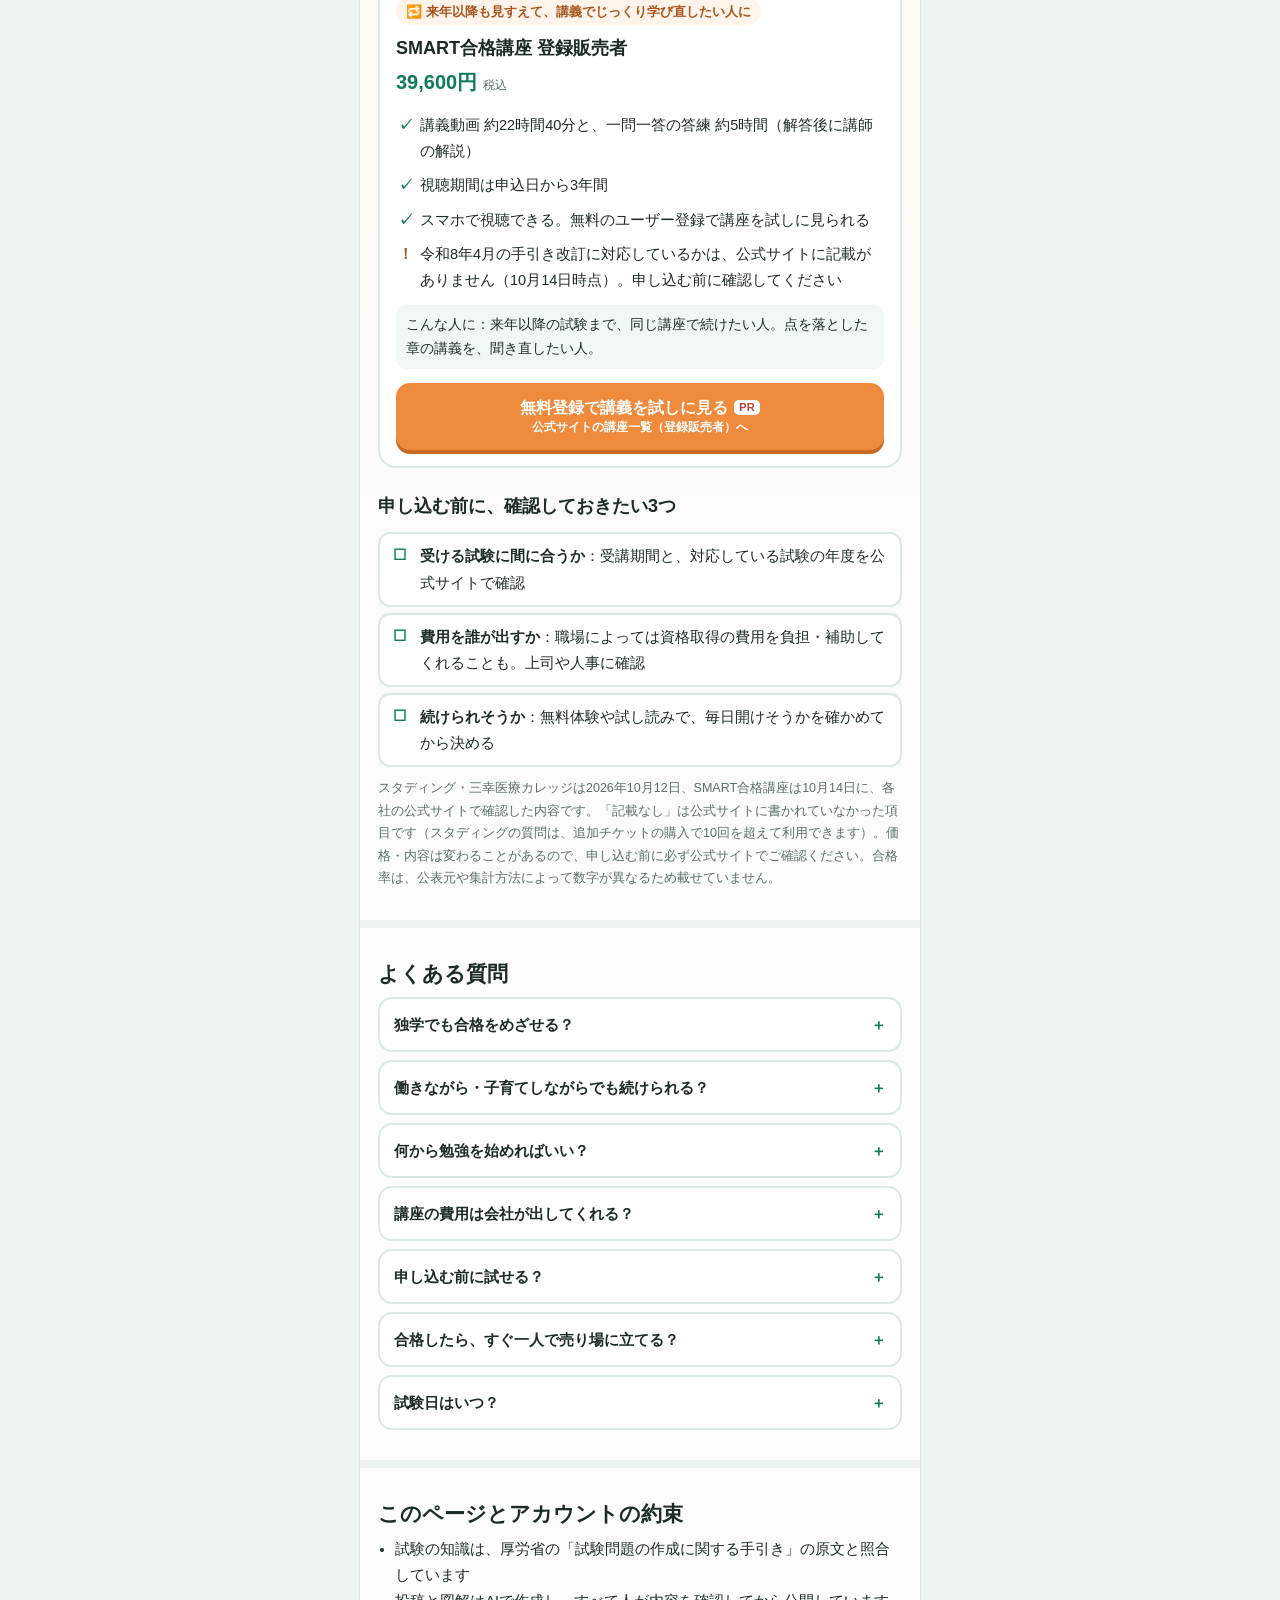
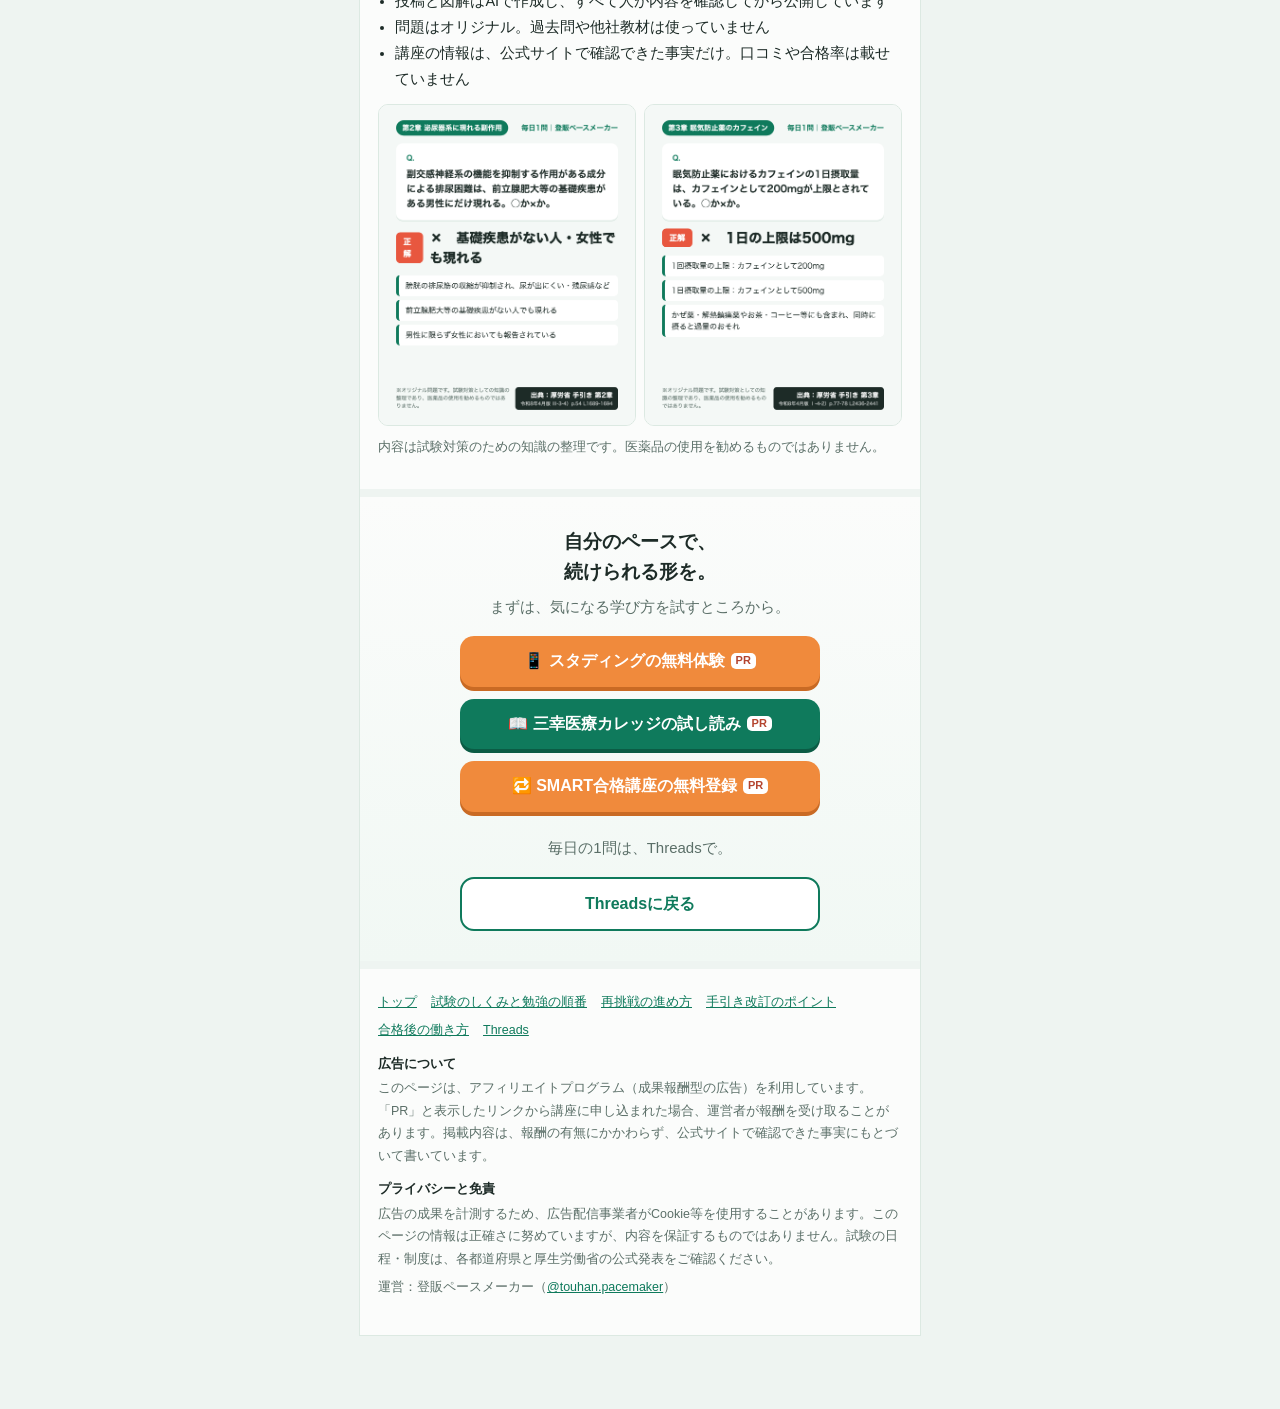
==== commit 45fb5843: "受け皿ページ: SMART合格講座を比較表・講座カード・30秒診断にそろえて掲載 Co-Authored-By: Claude Opus 5.5 <noreply@anthropic.com>" ====
--- a/index.html
+++ b/index.html
@@ -48,7 +48,7 @@
         {"@type": "Question", "name": "講座の費用は会社が負担してくれますか？",
          "acceptedAnswer": {"@type": "Answer", "text": "職場によっては、資格取得の費用を負担・補助してくれる場合があります。申し込む前に、上司や人事に確認してください。"}},
         {"@type": "Question", "name": "通信講座は申し込む前に試せますか？",
-         "acceptedAnswer": {"@type": "Answer", "text": "スタディングは無料体験、三幸医療カレッジはテキストの試し読みと資料請求ができます（2026年10月12日に各社の公式サイトで確認）。"}},
+         "acceptedAnswer": {"@type": "Answer", "text": "スタディングは無料体験、三幸医療カレッジはテキストの試し読みと資料請求、SMART合格講座は無料のユーザー登録で講座の視聴ができます（2026年10月12日・14日に各社の公式サイトで確認）。"}},
         {"@type": "Question", "name": "合格したら、すぐ一人で売り場に立てますか？",
          "acceptedAnswer": {"@type": "Answer", "text": "実務の経験が一定の期間に満たないうちは「研修中の登録販売者」として、薬剤師または研修中ではない登録販売者の管理・指導のもとで働きます（手引き 第4章Ⅲ-2）。"}},
         {"@type": "Question", "name": "登録販売者試験の試験日はいつですか？",
@@ -86,9 +86,10 @@
   <div class="quick">
     <p>講座を使うか迷っているなら</p>
     <p style="font-weight:400;font-size:13.5px;color:var(--muted);margin-bottom:8px">選ぶ基準は「どれが良いか」より「自分の生活に合うか」。</p>
-    <div class="two">
-      <a href="#c-studying">📱 スマホで進めたい<small>すきま時間派</small></a>
-      <a href="#c-sanko">📖 紙で集中したい<small>机でじっくり派</small></a>
+    <div class="two three">
+      <a href="#c-studying">📱 スマホ派<small>すきま時間で</small></a>
+      <a href="#c-sanko">📖 紙派<small>机でじっくり</small></a>
+      <a href="#c-smart">🔁 長く学ぶ派<small>来年以降も</small></a>
     </div>
     <a class="more" href="#diag" style="display:block;text-align:center">迷ったら 30秒診断 ›</a>
   </div>
@@ -104,7 +105,7 @@
     <a href="#retry"><span class="ic">🔁</span><span><b>前回あと少しだった</b><span class="s">どこで点を落としたか知りたい</span></span></a>
     <a href="#near"><span class="ic">⏳</span><span><b>試験が近い</b><span class="s">残り日数で今やること</span></span></a>
     <a href="#after"><span class="ic">🏪</span><span><b>合格したあとが気になる</b><span class="s">すぐ一人で売り場に立てる？</span></span></a>
-    <a href="#course" class="main"><span class="ic">📘</span><span><b>講座を使うか迷っている</b><span class="s">2つの講座の比較と30秒診断</span></span></a>
+    <a href="#course" class="main"><span class="ic">📘</span><span><b>講座を使うか迷っている</b><span class="s">3つの講座の比較と30秒診断</span></span></a>
   </nav>
 </section>
 
@@ -138,21 +139,7 @@
     <li><span class="when">3</span><b>間違いを2つに分ける</b>「知らなかった」と「知っていたのに取り違えた」。後者は似た用語を並べて覚え直す</li>
   </ol>
   <a class="more" href="saichosen/">再挑戦の進め方と、手引き改訂の確かめ方をくわしく ›</a>
-  <div class="course" id="c-smart">
-    <span class="fit">🔁 来年以降も見すえて、講義で学び直したい人に</span>
-    <h3>SMART合格講座 登録販売者</h3>
-    <div class="price">39,600円 <small>税込（2026年10月14日に公式サイトで確認）</small></div>
-    <ul>
-      <li>講義動画 約22時間40分と、一問一答の答練 約5時間（解答後に講師の解説）</li>
-      <li>視聴期間は申込日から3年間</li>
-      <li>スマホで視聴できる。無料のユーザー登録で講座を試しに見られる</li>
-      <li class="c">令和8年4月の手引き改訂に対応しているかは、公式サイトに記載がありません（10月14日時点）。申し込む前に確認してください</li>
-    </ul>
-    <p class="who">こんな人に：来年以降の試験まで、同じ講座で続けたい人。点を落とした章の講義を、聞き直したい人。</p>
-    <a class="cta" href="https://px.a8.net/svt/ejp?a8mat=4BEGD2+A1E5QY+4LOQ+BW8O2&amp;a8ejpredirect=https%3A%2F%2Fwww.joho-gakushu.jp%2Fsmartinfo%2Fsmart_lineup.php%23106" data-aff="smart" rel="sponsored nofollow noopener">無料登録で講義を試しに見る<span class="pr">PR</span><small>公式サイトの講座一覧（登録販売者）へ</small></a>
-    <img border="0" width="1" height="1" src="https://www17.a8.net/0.gif?a8mat=4BEGD2+A1E5QY+4LOQ+BW8O2" alt="" style="position:absolute;width:1px;height:1px">
-  </div>
-  <a class="nextcard" href="#course"><span><b>今年は独学以外も考えたいなら</b><br>間違えた問題だけを解き直せる講座もあります</span></a>
+  <a class="nextcard" href="#course"><span><b>今年は独学以外も考えたいなら</b><br>間違えた問題だけを解き直せる講座や、3年間視聴できる講座もあります</span></a>
 </section>
 
 <!-- ================= 3. near ================= -->
@@ -192,7 +179,7 @@
   <!-- 30秒診断 -->
   <form class="diag" id="diag" onsubmit="return false">
     <h3>30秒診断：あなたに合う学び方は？</h3>
-    <p class="note" style="margin:0">3つ選ぶと、合いそうな講座が出ます。</p>
+    <p class="note" style="margin:0">4つ選ぶと、合いそうな講座が出ます。</p>
     <fieldset>
       <legend>Q1. 勉強するのは、主にどんなとき？</legend>
       <label><input type="radio" name="q1" value="s">通勤や家事の合間に、スマホで少しずつ</label>
@@ -208,6 +195,11 @@
       <label><input type="radio" name="q3" value="s">できるだけ抑えたい</label>
       <label><input type="radio" name="q3" value="k">紙の教材があるなら、少し高くてもよい</label>
     </fieldset>
+    <fieldset>
+      <legend>Q4. どのくらいの期間、使いたい？</legend>
+      <label><input type="radio" name="q4" value="1">次の試験までの1年ほど</label>
+      <label><input type="radio" name="q4" value="3">来年以降も見すえて、長く使いたい</label>
+    </fieldset>
     <div class="result" id="r-studying">
       <h4>📱 スマホのすきま時間派</h4>
       <p>あなたの答えからは、<b>スタディング</b>が合いそうです。まずは無料体験で、スマホでの使い心地を確かめてみてください。</p>
@@ -218,24 +210,31 @@
       <p>あなたの答えからは、<b>三幸医療カレッジ</b>が合いそうです。まずはテキストの試し読みで、紙面の見やすさを確かめてみてください。</p>
       <a class="cta green" href="https://www.35189.jp/correspondence_course/" data-aff="sanko" rel="sponsored noopener">テキストの試し読みを見る<span class="pr">PR</span><small>公式サイトへ</small></a>
     </div>
+    <div class="result" id="r-smart">
+      <h4>🔁 来年以降もじっくり派</h4>
+      <p>あなたの答えからは、視聴期間が申込日から3年間ある<b>SMART合格講座</b>が合いそうです。手引きの改訂（令和8年4月）への対応は公式サイトに記載がないので、無料のユーザー登録で講座を見て確かめてから決めてください。</p>
+      <a class="cta" href="https://px.a8.net/svt/ejp?a8mat=4BEGD2+A1E5QY+4LOQ+BW8O2&amp;a8ejpredirect=https%3A%2F%2Fwww.joho-gakushu.jp%2Fsmartinfo%2Fsmart_lineup.php%23106" data-aff="smart" rel="sponsored nofollow noopener">無料登録で講義を試しに見る<span class="pr">PR</span><small>公式サイトの講座一覧（登録販売者）へ</small></a>
+    </div>
     <p class="note">診断は、学び方の好みから講座の特徴を当てはめるだけのものです。合格を約束するものではありません。</p>
   </form>
 
-  <h3 style="margin:22px 0 4px;font-size:18px">2つの講座を並べて比べる</h3>
-  <table class="tbl">
-    <thead><tr><th></th><th>スタディング</th><th>三幸医療カレッジ</th></tr></thead>
+  <h3 style="margin:22px 0 4px;font-size:18px">3つの講座を並べて比べる</h3>
+  <table class="tbl tbl3">
+    <thead><tr><th></th><th>スタディング</th><th>三幸医療カレッジ</th><th>SMART合格講座</th></tr></thead>
     <tbody>
-      <tr><th>向く人</th><td>スマホで進めたい</td><td>紙で集中したい</td></tr>
-      <tr><th>受講料</th><td>29,800円<br><small>税込・税抜の記載なし</small></td><td>35,200円（税込）</td></tr>
-      <tr><th>テキスト</th><td>オンライン</td><td>紙の教材あり</td></tr>
-      <tr><th>動画</th><td>スマホ・PC・タブレット</td><td>全78本・1年間</td></tr>
-      <tr><th>問題演習</th><td>復習モード</td><td>練習問題集</td></tr>
-      <tr><th>質問</th><td>10回分無料</td><td>回数無制限</td></tr>
-      <tr><th>受講期間</th><td>受ける年度で選ぶ<br><small>2026年度版：2027年1月31日まで<br>2027年度版：2028年1月31日まで</small></td><td>1年間</td></tr>
-      <tr><th>申込前に</th><td>無料体験</td><td>試し読み・資料請求</td></tr>
+      <tr><th>向く人</th><td>スマホで進めたい</td><td>紙で集中したい</td><td>来年以降も長く学び直したい</td></tr>
+      <tr><th>料金</th><td>29,800円<br><small>税込・税抜の記載なし</small></td><td>35,200円（税込）</td><td>39,600円（税込）</td></tr>
+      <tr><th>教材</th><td>オンライン</td><td>紙の教材あり</td><td>記載なし</td></tr>
+      <tr><th>動画</th><td>スマホ・PC・タブレット</td><td>全78本・1年間</td><td>約22時間40分（スマホ）</td></tr>
+      <tr><th>演習</th><td>復習モード</td><td>練習問題集</td><td>一問一答の答練 約5時間</td></tr>
+      <tr><th>質問</th><td>10回分無料</td><td>回数無制限</td><td>記載なし</td></tr>
+      <tr><th>期間</th><td>受ける年度で選ぶ<br><small>2026年度版：2027年1月31日まで<br>2027年度版：2028年1月31日まで</small></td><td>1年間</td><td>申込日から3年間</td></tr>
+      <tr><th>お試し</th><td>無料体験</td><td>試し読み・資料請求</td><td>無料ユーザー登録で視聴</td></tr>
+      <tr><th>改訂</th><td colspan="3"><small>令和8年4月の改訂への対応は、各講座の公式サイトで確認を（SMART合格講座は記載なし。10/14時点）</small></td></tr>
       <tr class="act"><th></th>
         <td><a href="https://studying.jp/touroku/" data-aff="studying" rel="sponsored noopener">無料体験を見る<span class="pr">PR・公式サイトへ</span></a></td>
-        <td><a class="g" href="https://www.35189.jp/correspondence_course/" data-aff="sanko" rel="sponsored noopener">試し読みを見る<span class="pr">PR・公式サイトへ</span></a></td></tr>
+        <td><a class="g" href="https://www.35189.jp/correspondence_course/" data-aff="sanko" rel="sponsored noopener">試し読みを見る<span class="pr">PR・公式サイトへ</span></a></td>
+        <td><a href="https://px.a8.net/svt/ejp?a8mat=4BEGD2+A1E5QY+4LOQ+BW8O2&amp;a8ejpredirect=https%3A%2F%2Fwww.joho-gakushu.jp%2Fsmartinfo%2Fsmart_lineup.php%23106" data-aff="smart" rel="sponsored nofollow noopener">無料登録で見る<span class="pr">PR・公式サイトへ</span></a></td></tr>
     </tbody>
   </table>
 
@@ -268,13 +267,28 @@
     <a class="cta green" href="https://www.35189.jp/correspondence_course/" data-aff="sanko" rel="sponsored noopener">テキストの試し読みを見る<span class="pr">PR</span><small>公式サイトへ</small></a>
   </div>
 
+  <div class="course" id="c-smart">
+    <span class="fit">🔁 来年以降も見すえて、講義でじっくり学び直したい人に</span>
+    <h3>SMART合格講座 登録販売者</h3>
+    <div class="price">39,600円 <small>税込</small></div>
+    <ul>
+      <li>講義動画 約22時間40分と、一問一答の答練 約5時間（解答後に講師の解説）</li>
+      <li>視聴期間は申込日から3年間</li>
+      <li>スマホで視聴できる。無料のユーザー登録で講座を試しに見られる</li>
+      <li class="c">令和8年4月の手引き改訂に対応しているかは、公式サイトに記載がありません（10月14日時点）。申し込む前に確認してください</li>
+    </ul>
+    <p class="who">こんな人に：来年以降の試験まで、同じ講座で続けたい人。点を落とした章の講義を、聞き直したい人。</p>
+    <a class="cta" href="https://px.a8.net/svt/ejp?a8mat=4BEGD2+A1E5QY+4LOQ+BW8O2&amp;a8ejpredirect=https%3A%2F%2Fwww.joho-gakushu.jp%2Fsmartinfo%2Fsmart_lineup.php%23106" data-aff="smart" rel="sponsored nofollow noopener">無料登録で講義を試しに見る<span class="pr">PR</span><small>公式サイトの講座一覧（登録販売者）へ</small></a>
+    <img border="0" width="1" height="1" src="https://www17.a8.net/0.gif?a8mat=4BEGD2+A1E5QY+4LOQ+BW8O2" alt="" style="position:absolute;width:1px;height:1px">
+  </div>
+
   <h3 style="margin:22px 0 4px;font-size:18px">申し込む前に、確認しておきたい3つ</h3>
   <ul class="prep">
     <li><b>受ける試験に間に合うか</b>：受講期間と、対応している試験の年度を公式サイトで確認</li>
     <li><b>費用を誰が出すか</b>：職場によっては資格取得の費用を負担・補助してくれることも。上司や人事に確認</li>
     <li><b>続けられそうか</b>：無料体験や試し読みで、毎日開けそうかを確かめてから決める</li>
   </ul>
-  <p class="note">2026年10月12日に各社の公式サイトで確認した内容です（スタディングの質問は、追加チケットの購入で10回を超えて利用できます）。価格・内容は変わることがあるので、申し込む前に必ず公式サイトでご確認ください。合格率は、公表元や集計方法によって数字が異なるため載せていません。</p>
+  <p class="note">スタディング・三幸医療カレッジは2026年10月12日、SMART合格講座は10月14日に、各社の公式サイトで確認した内容です。「記載なし」は公式サイトに書かれていなかった項目です（スタディングの質問は、追加チケットの購入で10回を超えて利用できます）。価格・内容は変わることがあるので、申し込む前に必ず公式サイトでご確認ください。合格率は、公表元や集計方法によって数字が異なるため載せていません。</p>
 </section>
 
 <!-- ================= FAQ ================= -->
@@ -289,7 +303,7 @@
   <details><summary>講座の費用は会社が出してくれる？</summary>
     <p>職場によっては、資格取得の費用を負担・補助してくれる場合があります。申し込む前に、上司や人事に確認してみてください。</p></details>
   <details><summary>申し込む前に試せる？</summary>
-    <p>スタディングは無料体験、三幸医療カレッジはテキストの試し読みと資料請求ができます（2026年10月12日に各社の公式サイトで確認）。</p></details>
+    <p>スタディングは無料体験、三幸医療カレッジはテキストの試し読みと資料請求、SMART合格講座は無料のユーザー登録で講座の視聴ができます（2026年10月12日・14日に各社の公式サイトで確認）。</p></details>
   <details><summary>合格したら、すぐ一人で売り場に立てる？</summary>
     <p>しばらくは「研修中の登録販売者」として、薬剤師または研修中ではない登録販売者の管理・指導のもとで働きます。くわしくは<a href="gokaku-go/">合格後の働き方</a>へ。</p></details>
   <details><summary>試験日はいつ？</summary>
@@ -318,6 +332,7 @@
   <p class="lead">まずは、気になる学び方を試すところから。</p>
   <a class="cta" href="https://studying.jp/touroku/" data-aff="studying" rel="sponsored noopener">📱 スタディングの無料体験<span class="pr">PR</span></a>
   <a class="cta green" href="https://www.35189.jp/correspondence_course/" data-aff="sanko" rel="sponsored noopener">📖 三幸医療カレッジの試し読み<span class="pr">PR</span></a>
+  <a class="cta" href="https://px.a8.net/svt/ejp?a8mat=4BEGD2+A1E5QY+4LOQ+BW8O2&amp;a8ejpredirect=https%3A%2F%2Fwww.joho-gakushu.jp%2Fsmartinfo%2Fsmart_lineup.php%23106" data-aff="smart" rel="sponsored nofollow noopener">🔁 SMART合格講座の無料登録<span class="pr">PR</span></a>
   <p class="lead" style="margin-top:22px">毎日の1問は、Threadsで。</p>
   <a class="cta ghost" href="https://www.threads.com/@touhan.pacemaker" rel="noopener">Threadsに戻る</a>
 </section>
@@ -352,16 +367,16 @@
     const now = steps.find(li => left >= Number(li.dataset.from)) || steps[steps.length - 1];
     now.classList.add('now');
   })();
-  // 30秒診断：3問そろったら、多いほうの学び方を表示
+  // 30秒診断：4問そろったら表示。Q4で長く使いたい人は視聴3年の講座、それ以外はQ1〜Q3で多いほうの学び方
   (function () {
     const form = document.getElementById('diag');
     form.addEventListener('change', function () {
-      const v = ['q1', 'q2', 'q3'].map(n => (form.querySelector('input[name=' + n + ']:checked') || {}).value);
+      const v = ['q1', 'q2', 'q3', 'q4'].map(n => (form.querySelector('input[name=' + n + ']:checked') || {}).value);
       if (v.includes(undefined)) return;
-      const s = v.filter(x => x === 's').length;
-      document.getElementById('r-studying').classList.toggle('show', s >= 2);
-      document.getElementById('r-sanko').classList.toggle('show', s < 2);
-      document.getElementById(s >= 2 ? 'r-studying' : 'r-sanko').scrollIntoView({ behavior: 'smooth', block: 'center' });
+      const s = v.slice(0, 3).filter(x => x === 's').length;
+      const pick = v[3] === '3' ? 'r-smart' : (s >= 2 ? 'r-studying' : 'r-sanko');
+      ['r-studying', 'r-sanko', 'r-smart'].forEach(id => document.getElementById(id).classList.toggle('show', id === pick));
+      document.getElementById(pick).scrollIntoView({ behavior: 'smooth', block: 'center' });
     });
   })();
 </script>
--- a/css/style.css
+++ b/css/style.css
@@ -187,3 +187,10 @@
 .toc ol { margin: 4px 0 0; padding-left: 1.3em; }
 .related { display: grid; gap: 8px; margin-top: 10px; }
 .footnav { display: flex; flex-wrap: wrap; gap: 6px 14px; margin: 0 0 8px; }
+.quick .two.three { grid-template-columns: 1fr 1fr 1fr; gap: 6px; }
+.quick .two.three a { font-size: 12.5px; padding: 9px 4px; }
+.quick .two.three a small { font-size: 10.5px; }
+.tbl3 { font-size: 12.5px; }
+.tbl3 th, .tbl3 td { padding: 7px 4px; }
+.tbl3 thead th { font-size: 12px; }
+.tbl3 tbody th { white-space: nowrap; width: 3em; }
